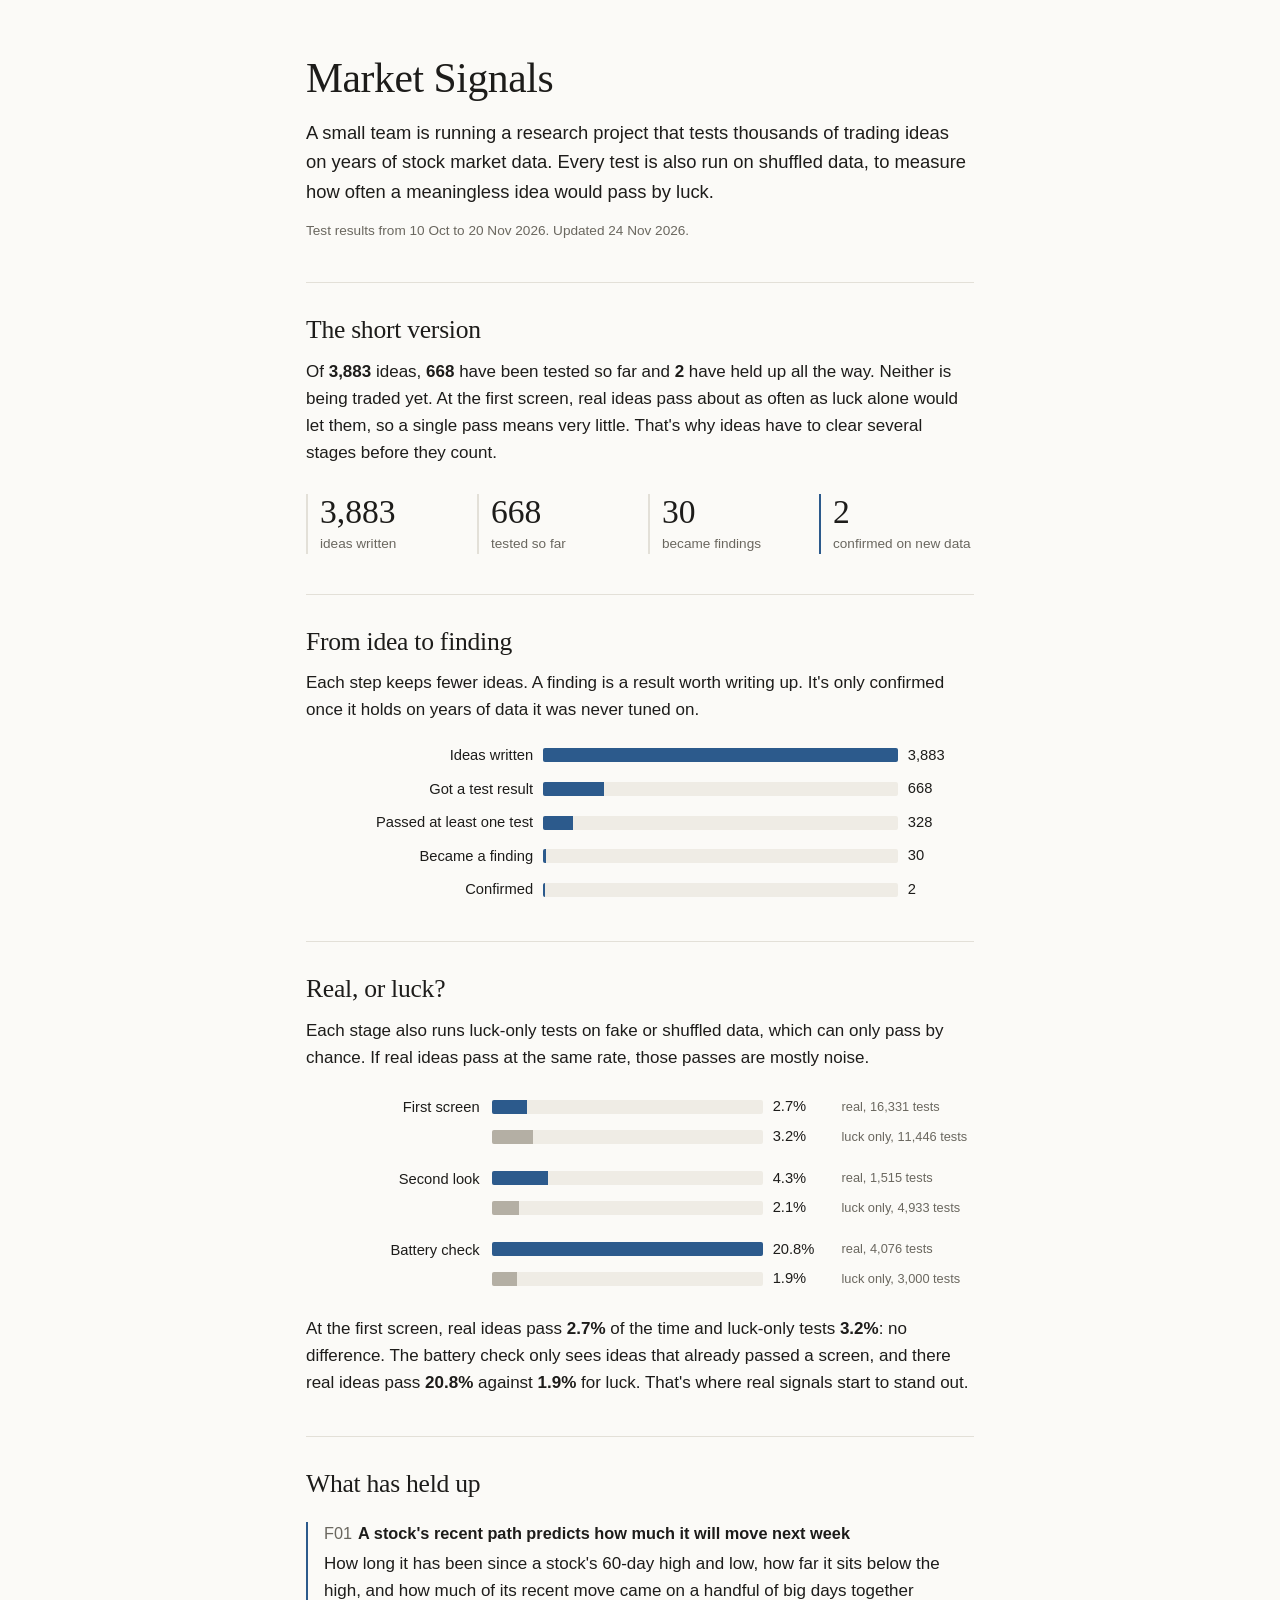
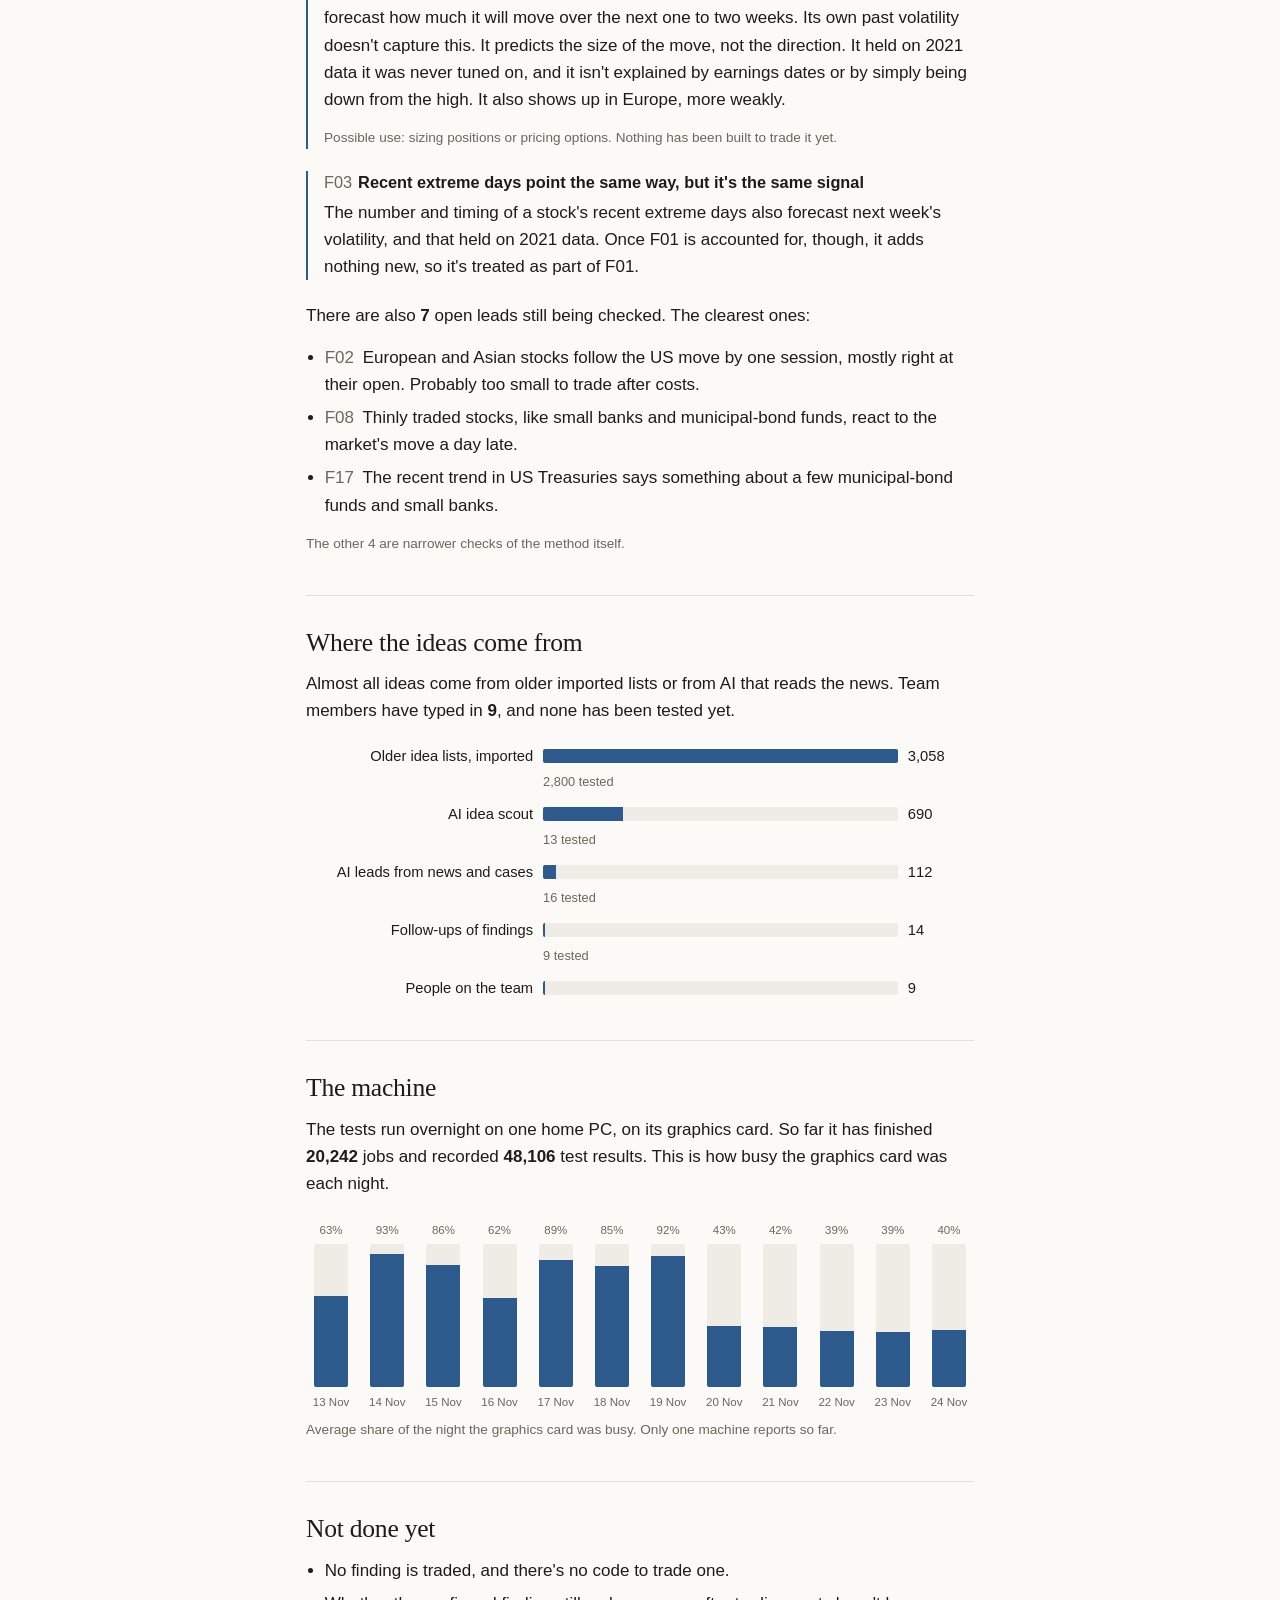
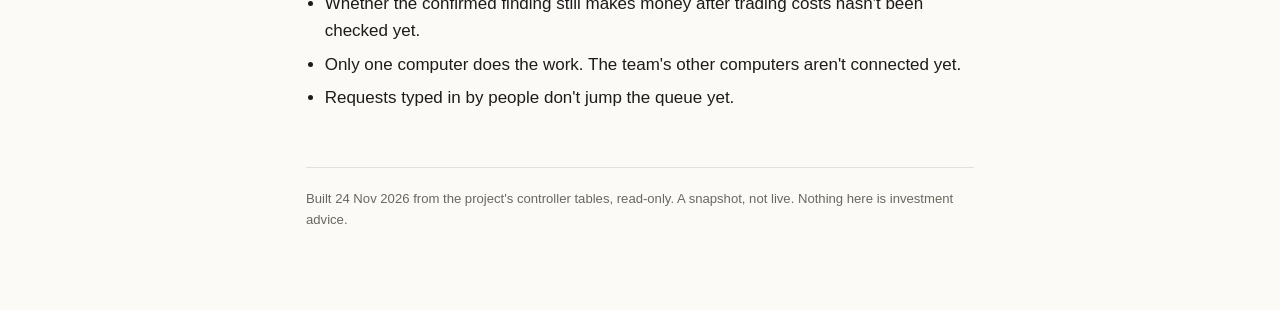
==== index.html @ b06e90d9 "Market Signals status page (snapshot of 24 Nov 2026) Co-Authored-By: Claude Opus 5.5 <noreply@anthro" ====
<!doctype html>
<html lang="en">
<head>
<meta charset="utf-8">
<meta name="viewport" content="width=device-width, initial-scale=1">
<title>Market Signals</title>
<meta name="description" content="Where a research project testing thousands of trading ideas stands: what was tested, what held up, and how much of it was luck.">
<style>
  :root {
    --bg: #fbfaf7; --ink: #1d1c1a; --muted: #6a675f; --rule: #e3e0d8; --track: #efece5;
    --accent: #2c5a8c; --luck: #b4afa4;
    color-scheme: light;
  }
  @media (prefers-color-scheme: dark) {
    :root:not([data-theme="light"]) { --bg: #191816; --ink: #eceae5; --muted: #a29f97; --rule: #34322e; --track: #2a2926; --accent: #86afe0; --luck: #6d6960; color-scheme: dark; }
  }
  :root[data-theme="dark"] { --bg: #191816; --ink: #eceae5; --muted: #a29f97; --rule: #34322e; --track: #2a2926; --accent: #86afe0; --luck: #6d6960; color-scheme: dark; }
  * { box-sizing: border-box; }
  html { -webkit-text-size-adjust: 100%; }
  body { margin: 0; background: var(--bg); color: var(--ink); font: 17px/1.6 -apple-system, BlinkMacSystemFont, "Segoe UI", Roboto, "Helvetica Neue", sans-serif; }
  main { max-width: 700px; margin: 0 auto; padding: 56px 16px 80px; }
  h1, h2 { font-family: "Iowan Old Style", "Palatino Linotype", Palatino, Georgia, serif; font-weight: 400; letter-spacing: -0.01em; text-wrap: balance; }
  h1 { font-size: 2.6rem; line-height: 1.1; margin: 0 0 16px; }
  h2 { font-size: 1.6rem; line-height: 1.2; margin: 0 0 12px; }
  p { margin: 0 0 14px; text-wrap: pretty; }
  .lede { font-size: 1.15rem; color: var(--ink); }
  .dateline { color: var(--muted); font-size: 0.85rem; margin-bottom: 40px; }
  section { border-top: 1px solid var(--rule); padding-top: 32px; margin-top: 40px; }
  .small { color: var(--muted); font-size: 0.85rem; }
  b, .num { font-variant-numeric: tabular-nums; }

  .stats { display: grid; grid-template-columns: repeat(4, 1fr); gap: 16px; margin: 28px 0 8px; }
  .stat { border-left: 2px solid var(--rule); padding-left: 12px; }
  .stat strong { display: block; font-family: "Iowan Old Style", Palatino, Georgia, serif; font-weight: 400; font-size: 2.1rem; line-height: 1.1; font-variant-numeric: tabular-nums; }
  .stat span { color: var(--muted); font-size: 0.85rem; line-height: 1.35; display: block; margin-top: 4px; }
  .stat.key { border-left-color: var(--accent); }

  .bars { display: grid; gap: 10px; margin: 20px 0; }
  .bar { display: grid; grid-template-columns: minmax(120px, 34%) 1fr 4.5em; align-items: center; gap: 10px; font-size: 0.92rem; }
  .bar-label { text-align: right; color: var(--ink); line-height: 1.25; }
  .bar-track { height: 14px; background: var(--track); border-radius: 2px; overflow: hidden; }
  .bar-fill { display: block; height: 100%; background: var(--accent); }
  .bar-value { font-variant-numeric: tabular-nums; }
  .bar-note { grid-column: 2 / 4; color: var(--muted); font-size: 0.8rem; margin-top: -6px; }

  .pairs { display: grid; gap: 18px; margin: 24px 0; }
  .pair { display: grid; grid-template-columns: minmax(110px, 26%) 1fr; gap: 12px; align-items: start; }
  .pair-label { text-align: right; padding-top: 1px; font-size: 0.92rem; }
  .pair-bars { display: grid; gap: 6px; }
  .pair .bar { grid-template-columns: 1fr 4em minmax(9em, auto); gap: 10px; }
  .pair .bar-note { grid-column: auto; margin: 0; }
  .bar.luck .bar-fill { background: var(--luck); }

  .cols { display: flex; align-items: flex-end; gap: 6px; height: 190px; margin: 24px 0 8px; }
  .col { flex: 1; display: flex; flex-direction: column; align-items: center; height: 100%; min-width: 0; }
  .col-track { flex: 1; width: 100%; max-width: 34px; background: var(--track); border-radius: 2px; display: flex; align-items: flex-end; overflow: hidden; }
  .col-fill { display: block; width: 100%; background: var(--accent); }
  .col-value { font-size: 0.72rem; color: var(--muted); font-variant-numeric: tabular-nums; margin-bottom: 4px; }
  .col-label { font-size: 0.72rem; color: var(--muted); margin-top: 6px; white-space: nowrap; }

  .finding { margin: 22px 0; padding-left: 16px; border-left: 2px solid var(--accent); }
  .finding h3 { font-size: 1.02rem; margin: 0 0 6px; line-height: 1.35; }
  .finding .id { color: var(--muted); font-weight: 400; margin-right: 6px; font-variant-numeric: tabular-nums; }
  ul.plain { padding-left: 1.1em; margin: 8px 0 14px; }
  ul.plain li { margin-bottom: 6px; }
  ul.plain .id { color: var(--muted); font-variant-numeric: tabular-nums; margin-right: 4px; }
  footer { margin-top: 56px; border-top: 1px solid var(--rule); padding-top: 20px; color: var(--muted); font-size: 0.82rem; }

  @media (max-width: 560px) {
    body { font-size: 16px; }
    main { padding-top: 36px; }
    h1 { font-size: 2.1rem; }
    .stats { grid-template-columns: repeat(2, 1fr); }
    .bar { grid-template-columns: 1fr 4em; }
    .bar-label { grid-column: 1 / 3; text-align: left; margin-bottom: -6px; }
    .bar-note { grid-column: 1 / 3; }
    .pair { grid-template-columns: 1fr; gap: 6px; }
    .pair-label { text-align: left; font-weight: 600; }
    .pair .bar { grid-template-columns: 1fr 3.6em; }
    .pair .bar-note { grid-column: 1 / 3; margin-top: -4px; }
    .col-value { font-size: 0.62rem; }
    .col-label { font-size: 0.62rem; writing-mode: vertical-rl; transform: rotate(180deg); }
    .cols { gap: 3px; height: 220px; }
  }
</style>
</head>
<body>
<main>
  <h1>Market Signals</h1>
  <p class="lede">A small team is running a research project that tests thousands of trading ideas on years of stock market data. Every test is also run on shuffled data, to measure how often a meaningless idea would pass by luck.</p>
  <p class="dateline">Test results from 10 Oct to 20 Nov 2026. Updated 24 Nov 2026.</p>

  <section>
    <h2>The short version</h2>
    <p>Of <b>3,883</b> ideas, <b>668</b> have been tested so far and <b>2</b> have held up all the way. Neither is being traded yet. At the first screen, real ideas pass about as often as luck alone would let them, so a single pass means very little. That's why ideas have to clear several stages before they count.</p>
    <div class="stats">
      <div class="stat"><strong>3,883</strong><span>ideas written</span></div>
      <div class="stat"><strong>668</strong><span>tested so far</span></div>
      <div class="stat"><strong>30</strong><span>became findings</span></div>
      <div class="stat key"><strong>2</strong><span>confirmed on new data</span></div>
    </div>
  </section>

  <section>
    <h2>From idea to finding</h2>
    <p>Each step keeps fewer ideas. A finding is a result worth writing up. It's only confirmed once it holds on years of data it was never tuned on.</p>
    <div class="bars ">
<div class="bar"><span class="bar-label">Ideas written</span><span class="bar-track"><span class="bar-fill" style="width:100.00%"></span></span><span class="bar-value">3,883</span></div>
<div class="bar"><span class="bar-label">Got a test result</span><span class="bar-track"><span class="bar-fill" style="width:17.20%"></span></span><span class="bar-value">668</span></div>
<div class="bar"><span class="bar-label">Passed at least one test</span><span class="bar-track"><span class="bar-fill" style="width:8.45%"></span></span><span class="bar-value">328</span></div>
<div class="bar"><span class="bar-label">Became a finding</span><span class="bar-track"><span class="bar-fill" style="width:0.77%"></span></span><span class="bar-value">30</span></div>
<div class="bar"><span class="bar-label">Confirmed</span><span class="bar-track"><span class="bar-fill" style="width:0.40%"></span></span><span class="bar-value">2</span></div>
</div>
  </section>

  <section>
    <h2>Real, or luck?</h2>
    <p>Each stage also runs luck-only tests on fake or shuffled data, which can only pass by chance. If real ideas pass at the same rate, those passes are mostly noise.</p>
    <div class="pairs"><div class="pair">
  <span class="pair-label">First screen</span>
  <div class="pair-bars">
    <div class="bar"><span class="bar-track"><span class="bar-fill" style="width:12.91%"></span></span><span class="bar-value">2.7%</span><span class="bar-note">real, 16,331 tests</span></div>
    <div class="bar luck"><span class="bar-track"><span class="bar-fill" style="width:15.39%"></span></span><span class="bar-value">3.2%</span><span class="bar-note">luck only, 11,446 tests</span></div>
  </div>
</div><div class="pair">
  <span class="pair-label">Second look</span>
  <div class="pair-bars">
    <div class="bar"><span class="bar-track"><span class="bar-fill" style="width:20.65%"></span></span><span class="bar-value">4.3%</span><span class="bar-note">real, 1,515 tests</span></div>
    <div class="bar luck"><span class="bar-track"><span class="bar-fill" style="width:10.24%"></span></span><span class="bar-value">2.1%</span><span class="bar-note">luck only, 4,933 tests</span></div>
  </div>
</div><div class="pair">
  <span class="pair-label">Battery check</span>
  <div class="pair-bars">
    <div class="bar"><span class="bar-track"><span class="bar-fill" style="width:100.00%"></span></span><span class="bar-value">20.8%</span><span class="bar-note">real, 4,076 tests</span></div>
    <div class="bar luck"><span class="bar-track"><span class="bar-fill" style="width:9.30%"></span></span><span class="bar-value">1.9%</span><span class="bar-note">luck only, 3,000 tests</span></div>
  </div>
</div></div>
    <p>At the first screen, real ideas pass <b>2.7%</b> of the time and luck-only tests <b>3.2%</b>: no difference. The battery check only sees ideas that already passed a screen, and there real ideas pass <b>20.8%</b> against <b>1.9%</b> for luck. That's where real signals start to stand out.</p>
  </section>

  <section>
    <h2>What has held up</h2>
    <div class="finding">
      <h3><span class="id">F01</span>A stock's recent path predicts how much it will move next week</h3>
      <p>How long it has been since a stock's 60-day high and low, how far it sits below the high, and how much of its recent move came on a handful of big days together forecast how much it will move over the next one to two weeks. Its own past volatility doesn't capture this. It predicts the size of the move, not the direction. It held on 2021 data it was never tuned on, and it isn't explained by earnings dates or by simply being down from the high. It also shows up in Europe, more weakly.</p>
      <p class="small">Possible use: sizing positions or pricing options. Nothing has been built to trade it yet.</p>
    </div>
    <div class="finding">
      <h3><span class="id">F03</span>Recent extreme days point the same way, but it's the same signal</h3>
      <p>The number and timing of a stock's recent extreme days also forecast next week's volatility, and that held on 2021 data. Once F01 is accounted for, though, it adds nothing new, so it's treated as part of F01.</p>
    </div>
    <p>There are also <b>7</b> open leads still being checked. The clearest ones:</p>
    <ul class="plain">
      <li><span class="id">F02</span> European and Asian stocks follow the US move by one session, mostly right at their open. Probably too small to trade after costs.</li>
      <li><span class="id">F08</span> Thinly traded stocks, like small banks and municipal-bond funds, react to the market's move a day late.</li>
      <li><span class="id">F17</span> The recent trend in US Treasuries says something about a few municipal-bond funds and small banks.</li>
    </ul>
    <p class="small">The other 4 are narrower checks of the method itself.</p>
  </section>

  <section>
    <h2>Where the ideas come from</h2>
    <p>Almost all ideas come from older imported lists or from AI that reads the news. Team members have typed in <b>9</b>, and none has been tested yet.</p>
    <div class="bars ">
<div class="bar"><span class="bar-label">Older idea lists, imported</span><span class="bar-track"><span class="bar-fill" style="width:100.00%"></span></span><span class="bar-value">3,058</span><span class="bar-note">2,800 tested</span></div>
<div class="bar"><span class="bar-label">AI idea scout</span><span class="bar-track"><span class="bar-fill" style="width:22.56%"></span></span><span class="bar-value">690</span><span class="bar-note">13 tested</span></div>
<div class="bar"><span class="bar-label">AI leads from news and cases</span><span class="bar-track"><span class="bar-fill" style="width:3.66%"></span></span><span class="bar-value">112</span><span class="bar-note">16 tested</span></div>
<div class="bar"><span class="bar-label">Follow-ups of findings</span><span class="bar-track"><span class="bar-fill" style="width:0.46%"></span></span><span class="bar-value">14</span><span class="bar-note">9 tested</span></div>
<div class="bar"><span class="bar-label">People on the team</span><span class="bar-track"><span class="bar-fill" style="width:0.40%"></span></span><span class="bar-value">9</span></div>
</div>
  </section>

  <section>
    <h2>The machine</h2>
    <p>The tests run overnight on one home PC, on its graphics card. So far it has finished <b>20,242</b> jobs and recorded <b>48,106</b> test results. This is how busy the graphics card was each night.</p>
    <div class="cols" role="img" aria-label="GPU busy share per night: 13 Nov 63%, 14 Nov 93%, 15 Nov 86%, 16 Nov 62%, 17 Nov 89%, 18 Nov 85%, 19 Nov 92%, 20 Nov 43%, 21 Nov 42%, 22 Nov 39%, 23 Nov 39%, 24 Nov 40%"><div class="col"><span class="col-value">63%</span><span class="col-track"><span class="col-fill" style="height:63.3%"></span></span><span class="col-label">13 Nov</span></div><div class="col"><span class="col-value">93%</span><span class="col-track"><span class="col-fill" style="height:93.0%"></span></span><span class="col-label">14 Nov</span></div><div class="col"><span class="col-value">86%</span><span class="col-track"><span class="col-fill" style="height:85.5%"></span></span><span class="col-label">15 Nov</span></div><div class="col"><span class="col-value">62%</span><span class="col-track"><span class="col-fill" style="height:62.3%"></span></span><span class="col-label">16 Nov</span></div><div class="col"><span class="col-value">89%</span><span class="col-track"><span class="col-fill" style="height:88.6%"></span></span><span class="col-label">17 Nov</span></div><div class="col"><span class="col-value">85%</span><span class="col-track"><span class="col-fill" style="height:84.5%"></span></span><span class="col-label">18 Nov</span></div><div class="col"><span class="col-value">92%</span><span class="col-track"><span class="col-fill" style="height:91.6%"></span></span><span class="col-label">19 Nov</span></div><div class="col"><span class="col-value">43%</span><span class="col-track"><span class="col-fill" style="height:43.0%"></span></span><span class="col-label">20 Nov</span></div><div class="col"><span class="col-value">42%</span><span class="col-track"><span class="col-fill" style="height:41.7%"></span></span><span class="col-label">21 Nov</span></div><div class="col"><span class="col-value">39%</span><span class="col-track"><span class="col-fill" style="height:39.0%"></span></span><span class="col-label">22 Nov</span></div><div class="col"><span class="col-value">39%</span><span class="col-track"><span class="col-fill" style="height:38.8%"></span></span><span class="col-label">23 Nov</span></div><div class="col"><span class="col-value">40%</span><span class="col-track"><span class="col-fill" style="height:39.9%"></span></span><span class="col-label">24 Nov</span></div></div>
    <p class="small">Average share of the night the graphics card was busy. Only one machine reports so far.</p>
  </section>

  <section>
    <h2>Not done yet</h2>
    <ul class="plain">
      <li>No finding is traded, and there's no code to trade one.</li>
      <li>Whether the confirmed finding still makes money after trading costs hasn't been checked yet.</li>
      <li>Only one computer does the work. The team's other computers aren't connected yet.</li>
      <li>Requests typed in by people don't jump the queue yet.</li>
    </ul>
  </section>

  <footer>
    Built 24 Nov 2026 from the project's controller tables, read-only. A snapshot, not live. Nothing here is investment advice.
  </footer>
</main>
</body>
</html>
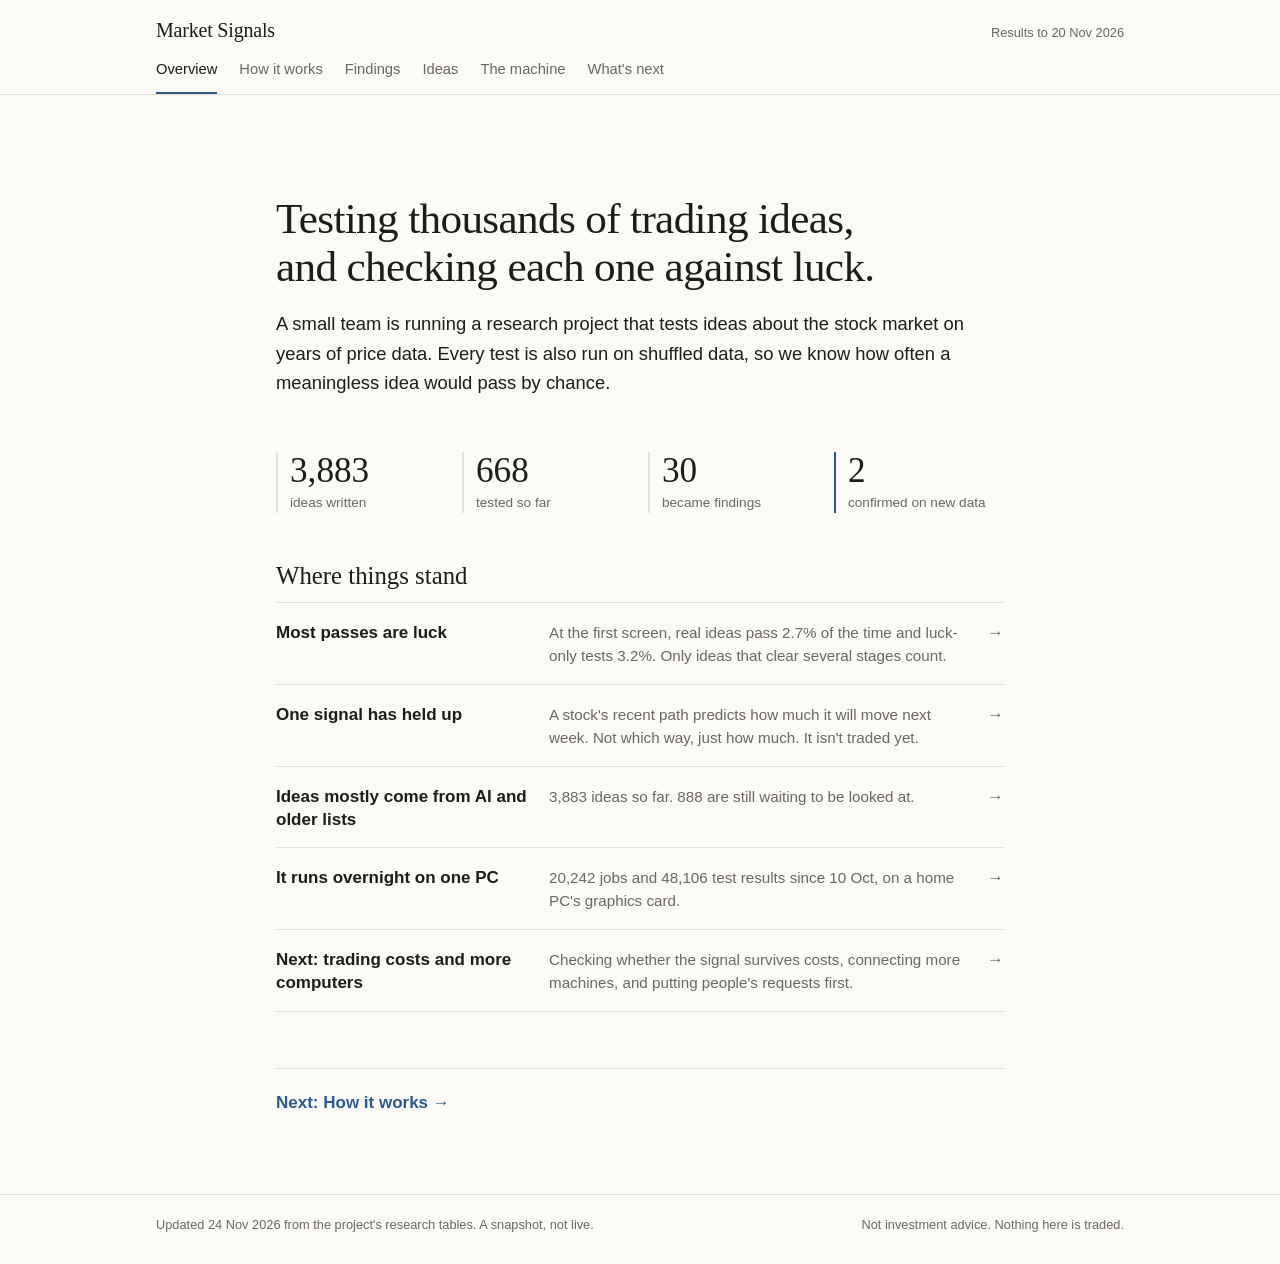
==== commit 07abce49: "Turn the page into a site with tabs: overview, how it works, findings, ideas, machine, what's next C" ====
--- a/index.html
+++ b/index.html
@@ -4,192 +4,46 @@
 <meta charset="utf-8">
 <meta name="viewport" content="width=device-width, initial-scale=1">
 <title>Market Signals</title>
-<meta name="description" content="Where a research project testing thousands of trading ideas stands: what was tested, what held up, and how much of it was luck.">
-<style>
-  :root {
-    --bg: #fbfaf7; --ink: #1d1c1a; --muted: #6a675f; --rule: #e3e0d8; --track: #efece5;
-    --accent: #2c5a8c; --luck: #b4afa4;
-    color-scheme: light;
-  }
-  @media (prefers-color-scheme: dark) {
-    :root:not([data-theme="light"]) { --bg: #191816; --ink: #eceae5; --muted: #a29f97; --rule: #34322e; --track: #2a2926; --accent: #86afe0; --luck: #6d6960; color-scheme: dark; }
-  }
-  :root[data-theme="dark"] { --bg: #191816; --ink: #eceae5; --muted: #a29f97; --rule: #34322e; --track: #2a2926; --accent: #86afe0; --luck: #6d6960; color-scheme: dark; }
-  * { box-sizing: border-box; }
-  html { -webkit-text-size-adjust: 100%; }
-  body { margin: 0; background: var(--bg); color: var(--ink); font: 17px/1.6 -apple-system, BlinkMacSystemFont, "Segoe UI", Roboto, "Helvetica Neue", sans-serif; }
-  main { max-width: 700px; margin: 0 auto; padding: 56px 16px 80px; }
-  h1, h2 { font-family: "Iowan Old Style", "Palatino Linotype", Palatino, Georgia, serif; font-weight: 400; letter-spacing: -0.01em; text-wrap: balance; }
-  h1 { font-size: 2.6rem; line-height: 1.1; margin: 0 0 16px; }
-  h2 { font-size: 1.6rem; line-height: 1.2; margin: 0 0 12px; }
-  p { margin: 0 0 14px; text-wrap: pretty; }
-  .lede { font-size: 1.15rem; color: var(--ink); }
-  .dateline { color: var(--muted); font-size: 0.85rem; margin-bottom: 40px; }
-  section { border-top: 1px solid var(--rule); padding-top: 32px; margin-top: 40px; }
-  .small { color: var(--muted); font-size: 0.85rem; }
-  b, .num { font-variant-numeric: tabular-nums; }
-
-  .stats { display: grid; grid-template-columns: repeat(4, 1fr); gap: 16px; margin: 28px 0 8px; }
-  .stat { border-left: 2px solid var(--rule); padding-left: 12px; }
-  .stat strong { display: block; font-family: "Iowan Old Style", Palatino, Georgia, serif; font-weight: 400; font-size: 2.1rem; line-height: 1.1; font-variant-numeric: tabular-nums; }
-  .stat span { color: var(--muted); font-size: 0.85rem; line-height: 1.35; display: block; margin-top: 4px; }
-  .stat.key { border-left-color: var(--accent); }
-
-  .bars { display: grid; gap: 10px; margin: 20px 0; }
-  .bar { display: grid; grid-template-columns: minmax(120px, 34%) 1fr 4.5em; align-items: center; gap: 10px; font-size: 0.92rem; }
-  .bar-label { text-align: right; color: var(--ink); line-height: 1.25; }
-  .bar-track { height: 14px; background: var(--track); border-radius: 2px; overflow: hidden; }
-  .bar-fill { display: block; height: 100%; background: var(--accent); }
-  .bar-value { font-variant-numeric: tabular-nums; }
-  .bar-note { grid-column: 2 / 4; color: var(--muted); font-size: 0.8rem; margin-top: -6px; }
-
-  .pairs { display: grid; gap: 18px; margin: 24px 0; }
-  .pair { display: grid; grid-template-columns: minmax(110px, 26%) 1fr; gap: 12px; align-items: start; }
-  .pair-label { text-align: right; padding-top: 1px; font-size: 0.92rem; }
-  .pair-bars { display: grid; gap: 6px; }
-  .pair .bar { grid-template-columns: 1fr 4em minmax(9em, auto); gap: 10px; }
-  .pair .bar-note { grid-column: auto; margin: 0; }
-  .bar.luck .bar-fill { background: var(--luck); }
-
-  .cols { display: flex; align-items: flex-end; gap: 6px; height: 190px; margin: 24px 0 8px; }
-  .col { flex: 1; display: flex; flex-direction: column; align-items: center; height: 100%; min-width: 0; }
-  .col-track { flex: 1; width: 100%; max-width: 34px; background: var(--track); border-radius: 2px; display: flex; align-items: flex-end; overflow: hidden; }
-  .col-fill { display: block; width: 100%; background: var(--accent); }
-  .col-value { font-size: 0.72rem; color: var(--muted); font-variant-numeric: tabular-nums; margin-bottom: 4px; }
-  .col-label { font-size: 0.72rem; color: var(--muted); margin-top: 6px; white-space: nowrap; }
-
-  .finding { margin: 22px 0; padding-left: 16px; border-left: 2px solid var(--accent); }
-  .finding h3 { font-size: 1.02rem; margin: 0 0 6px; line-height: 1.35; }
-  .finding .id { color: var(--muted); font-weight: 400; margin-right: 6px; font-variant-numeric: tabular-nums; }
-  ul.plain { padding-left: 1.1em; margin: 8px 0 14px; }
-  ul.plain li { margin-bottom: 6px; }
-  ul.plain .id { color: var(--muted); font-variant-numeric: tabular-nums; margin-right: 4px; }
-  footer { margin-top: 56px; border-top: 1px solid var(--rule); padding-top: 20px; color: var(--muted); font-size: 0.82rem; }
-
-  @media (max-width: 560px) {
-    body { font-size: 16px; }
-    main { padding-top: 36px; }
-    h1 { font-size: 2.1rem; }
-    .stats { grid-template-columns: repeat(2, 1fr); }
-    .bar { grid-template-columns: 1fr 4em; }
-    .bar-label { grid-column: 1 / 3; text-align: left; margin-bottom: -6px; }
-    .bar-note { grid-column: 1 / 3; }
-    .pair { grid-template-columns: 1fr; gap: 6px; }
-    .pair-label { text-align: left; font-weight: 600; }
-    .pair .bar { grid-template-columns: 1fr 3.6em; }
-    .pair .bar-note { grid-column: 1 / 3; margin-top: -4px; }
-    .col-value { font-size: 0.62rem; }
-    .col-label { font-size: 0.62rem; writing-mode: vertical-rl; transform: rotate(180deg); }
-    .cols { gap: 3px; height: 220px; }
-  }
-</style>
+<meta name="description" content="Where a research project testing thousands of trading ideas stands: what was tested, what held up, and how much was luck.">
+<link rel="stylesheet" href="style.css">
+<link rel="icon" href="data:image/svg+xml,%3Csvg xmlns='http://www.w3.org/2000/svg' viewBox='0 0 32 32'%3E%3Crect width='32' height='32' rx='6' fill='%232c5a8c'/%3E%3Cpath d='M7 22l6-7 5 4 7-9' stroke='white' stroke-width='3' fill='none' stroke-linecap='round' stroke-linejoin='round'/%3E%3C/svg%3E">
 </head>
 <body>
+<header class="site">
+  <div class="site-inner">
+    <a class="brand" href="index.html">Market Signals</a>
+    <span class="asof">Results to 20 Nov 2026</span>
+  </div>
+  <nav class="tabs" aria-label="Sections"><div class="tabs-inner"><a href="index.html" aria-current="page">Overview</a><a href="how-it-works.html">How it works</a><a href="findings.html">Findings</a><a href="ideas.html">Ideas</a><a href="machine.html">The machine</a><a href="next.html">What&#x27;s next</a></div></nav>
+  <script>(function(){var a=document.querySelector('.tabs a[aria-current]'),n=document.querySelector('.tabs');if(a&&n&&a.offsetLeft+a.offsetWidth>n.clientWidth)n.scrollLeft=a.offsetLeft-16;})();</script>
+</header>
 <main>
-  <h1>Market Signals</h1>
-  <p class="lede">A small team is running a research project that tests thousands of trading ideas on years of stock market data. Every test is also run on shuffled data, to measure how often a meaningless idea would pass by luck.</p>
-  <p class="dateline">Test results from 10 Oct to 20 Nov 2026. Updated 24 Nov 2026.</p>
 
-  <section>
-    <h2>The short version</h2>
-    <p>Of <b>3,883</b> ideas, <b>668</b> have been tested so far and <b>2</b> have held up all the way. Neither is being traded yet. At the first screen, real ideas pass about as often as luck alone would let them, so a single pass means very little. That's why ideas have to clear several stages before they count.</p>
-    <div class="stats">
-      <div class="stat"><strong>3,883</strong><span>ideas written</span></div>
-      <div class="stat"><strong>668</strong><span>tested so far</span></div>
-      <div class="stat"><strong>30</strong><span>became findings</span></div>
-      <div class="stat key"><strong>2</strong><span>confirmed on new data</span></div>
-    </div>
-  </section>
-
-  <section>
-    <h2>From idea to finding</h2>
-    <p>Each step keeps fewer ideas. A finding is a result worth writing up. It's only confirmed once it holds on years of data it was never tuned on.</p>
-    <div class="bars ">
-<div class="bar"><span class="bar-label">Ideas written</span><span class="bar-track"><span class="bar-fill" style="width:100.00%"></span></span><span class="bar-value">3,883</span></div>
-<div class="bar"><span class="bar-label">Got a test result</span><span class="bar-track"><span class="bar-fill" style="width:17.20%"></span></span><span class="bar-value">668</span></div>
-<div class="bar"><span class="bar-label">Passed at least one test</span><span class="bar-track"><span class="bar-fill" style="width:8.45%"></span></span><span class="bar-value">328</span></div>
-<div class="bar"><span class="bar-label">Became a finding</span><span class="bar-track"><span class="bar-fill" style="width:0.77%"></span></span><span class="bar-value">30</span></div>
-<div class="bar"><span class="bar-label">Confirmed</span><span class="bar-track"><span class="bar-fill" style="width:0.40%"></span></span><span class="bar-value">2</span></div>
+<section class="hero">
+  <h1>Testing thousands of trading ideas, and checking each one against luck.</h1>
+  <p class="lede">A small team is running a research project that tests ideas about the stock market on years of price data. Every test is also run on shuffled data, so we know how often a meaningless idea would pass by chance.</p>
+</section>
+<div class="stats">
+  <div class="stat"><strong>3,883</strong><span>ideas written</span></div>
+  <div class="stat"><strong>668</strong><span>tested so far</span></div>
+  <div class="stat"><strong>30</strong><span>became findings</span></div>
+  <div class="stat key"><strong>2</strong><span>confirmed on new data</span></div>
 </div>
-  </section>
-
-  <section>
-    <h2>Real, or luck?</h2>
-    <p>Each stage also runs luck-only tests on fake or shuffled data, which can only pass by chance. If real ideas pass at the same rate, those passes are mostly noise.</p>
-    <div class="pairs"><div class="pair">
-  <span class="pair-label">First screen</span>
-  <div class="pair-bars">
-    <div class="bar"><span class="bar-track"><span class="bar-fill" style="width:12.91%"></span></span><span class="bar-value">2.7%</span><span class="bar-note">real, 16,331 tests</span></div>
-    <div class="bar luck"><span class="bar-track"><span class="bar-fill" style="width:15.39%"></span></span><span class="bar-value">3.2%</span><span class="bar-note">luck only, 11,446 tests</span></div>
+<section>
+  <h2>Where things stand</h2>
+  <div class="rows">
+    <a class="row" href="how-it-works.html"><span class="row-title">Most passes are luck</span><span class="row-text">At the first screen, real ideas pass 2.7% of the time and luck-only tests 3.2%. Only ideas that clear several stages count.</span><span class="row-go" aria-hidden="true">→</span></a>
+    <a class="row" href="findings.html"><span class="row-title">One signal has held up</span><span class="row-text">A stock's recent path predicts how much it will move next week. Not which way, just how much. It isn't traded yet.</span><span class="row-go" aria-hidden="true">→</span></a>
+    <a class="row" href="ideas.html"><span class="row-title">Ideas mostly come from AI and older lists</span><span class="row-text">3,883 ideas so far. 888 are still waiting to be looked at.</span><span class="row-go" aria-hidden="true">→</span></a>
+    <a class="row" href="machine.html"><span class="row-title">It runs overnight on one PC</span><span class="row-text">20,242 jobs and 48,106 test results since 10 Oct, on a home PC's graphics card.</span><span class="row-go" aria-hidden="true">→</span></a>
+    <a class="row" href="next.html"><span class="row-title">Next: trading costs and more computers</span><span class="row-text">Checking whether the signal survives costs, connecting more machines, and putting people's requests first.</span><span class="row-go" aria-hidden="true">→</span></a>
   </div>
-</div><div class="pair">
-  <span class="pair-label">Second look</span>
-  <div class="pair-bars">
-    <div class="bar"><span class="bar-track"><span class="bar-fill" style="width:20.65%"></span></span><span class="bar-value">4.3%</span><span class="bar-note">real, 1,515 tests</span></div>
-    <div class="bar luck"><span class="bar-track"><span class="bar-fill" style="width:10.24%"></span></span><span class="bar-value">2.1%</span><span class="bar-note">luck only, 4,933 tests</span></div>
-  </div>
-</div><div class="pair">
-  <span class="pair-label">Battery check</span>
-  <div class="pair-bars">
-    <div class="bar"><span class="bar-track"><span class="bar-fill" style="width:100.00%"></span></span><span class="bar-value">20.8%</span><span class="bar-note">real, 4,076 tests</span></div>
-    <div class="bar luck"><span class="bar-track"><span class="bar-fill" style="width:9.30%"></span></span><span class="bar-value">1.9%</span><span class="bar-note">luck only, 3,000 tests</span></div>
-  </div>
-</div></div>
-    <p>At the first screen, real ideas pass <b>2.7%</b> of the time and luck-only tests <b>3.2%</b>: no difference. The battery check only sees ideas that already passed a screen, and there real ideas pass <b>20.8%</b> against <b>1.9%</b> for luck. That's where real signals start to stand out.</p>
-  </section>
-
-  <section>
-    <h2>What has held up</h2>
-    <div class="finding">
-      <h3><span class="id">F01</span>A stock's recent path predicts how much it will move next week</h3>
-      <p>How long it has been since a stock's 60-day high and low, how far it sits below the high, and how much of its recent move came on a handful of big days together forecast how much it will move over the next one to two weeks. Its own past volatility doesn't capture this. It predicts the size of the move, not the direction. It held on 2021 data it was never tuned on, and it isn't explained by earnings dates or by simply being down from the high. It also shows up in Europe, more weakly.</p>
-      <p class="small">Possible use: sizing positions or pricing options. Nothing has been built to trade it yet.</p>
-    </div>
-    <div class="finding">
-      <h3><span class="id">F03</span>Recent extreme days point the same way, but it's the same signal</h3>
-      <p>The number and timing of a stock's recent extreme days also forecast next week's volatility, and that held on 2021 data. Once F01 is accounted for, though, it adds nothing new, so it's treated as part of F01.</p>
-    </div>
-    <p>There are also <b>7</b> open leads still being checked. The clearest ones:</p>
-    <ul class="plain">
-      <li><span class="id">F02</span> European and Asian stocks follow the US move by one session, mostly right at their open. Probably too small to trade after costs.</li>
-      <li><span class="id">F08</span> Thinly traded stocks, like small banks and municipal-bond funds, react to the market's move a day late.</li>
-      <li><span class="id">F17</span> The recent trend in US Treasuries says something about a few municipal-bond funds and small banks.</li>
-    </ul>
-    <p class="small">The other 4 are narrower checks of the method itself.</p>
-  </section>
-
-  <section>
-    <h2>Where the ideas come from</h2>
-    <p>Almost all ideas come from older imported lists or from AI that reads the news. Team members have typed in <b>9</b>, and none has been tested yet.</p>
-    <div class="bars ">
-<div class="bar"><span class="bar-label">Older idea lists, imported</span><span class="bar-track"><span class="bar-fill" style="width:100.00%"></span></span><span class="bar-value">3,058</span><span class="bar-note">2,800 tested</span></div>
-<div class="bar"><span class="bar-label">AI idea scout</span><span class="bar-track"><span class="bar-fill" style="width:22.56%"></span></span><span class="bar-value">690</span><span class="bar-note">13 tested</span></div>
-<div class="bar"><span class="bar-label">AI leads from news and cases</span><span class="bar-track"><span class="bar-fill" style="width:3.66%"></span></span><span class="bar-value">112</span><span class="bar-note">16 tested</span></div>
-<div class="bar"><span class="bar-label">Follow-ups of findings</span><span class="bar-track"><span class="bar-fill" style="width:0.46%"></span></span><span class="bar-value">14</span><span class="bar-note">9 tested</span></div>
-<div class="bar"><span class="bar-label">People on the team</span><span class="bar-track"><span class="bar-fill" style="width:0.40%"></span></span><span class="bar-value">9</span></div>
-</div>
-  </section>
-
-  <section>
-    <h2>The machine</h2>
-    <p>The tests run overnight on one home PC, on its graphics card. So far it has finished <b>20,242</b> jobs and recorded <b>48,106</b> test results. This is how busy the graphics card was each night.</p>
-    <div class="cols" role="img" aria-label="GPU busy share per night: 13 Nov 63%, 14 Nov 93%, 15 Nov 86%, 16 Nov 62%, 17 Nov 89%, 18 Nov 85%, 19 Nov 92%, 20 Nov 43%, 21 Nov 42%, 22 Nov 39%, 23 Nov 39%, 24 Nov 40%"><div class="col"><span class="col-value">63%</span><span class="col-track"><span class="col-fill" style="height:63.3%"></span></span><span class="col-label">13 Nov</span></div><div class="col"><span class="col-value">93%</span><span class="col-track"><span class="col-fill" style="height:93.0%"></span></span><span class="col-label">14 Nov</span></div><div class="col"><span class="col-value">86%</span><span class="col-track"><span class="col-fill" style="height:85.5%"></span></span><span class="col-label">15 Nov</span></div><div class="col"><span class="col-value">62%</span><span class="col-track"><span class="col-fill" style="height:62.3%"></span></span><span class="col-label">16 Nov</span></div><div class="col"><span class="col-value">89%</span><span class="col-track"><span class="col-fill" style="height:88.6%"></span></span><span class="col-label">17 Nov</span></div><div class="col"><span class="col-value">85%</span><span class="col-track"><span class="col-fill" style="height:84.5%"></span></span><span class="col-label">18 Nov</span></div><div class="col"><span class="col-value">92%</span><span class="col-track"><span class="col-fill" style="height:91.6%"></span></span><span class="col-label">19 Nov</span></div><div class="col"><span class="col-value">43%</span><span class="col-track"><span class="col-fill" style="height:43.0%"></span></span><span class="col-label">20 Nov</span></div><div class="col"><span class="col-value">42%</span><span class="col-track"><span class="col-fill" style="height:41.7%"></span></span><span class="col-label">21 Nov</span></div><div class="col"><span class="col-value">39%</span><span class="col-track"><span class="col-fill" style="height:39.0%"></span></span><span class="col-label">22 Nov</span></div><div class="col"><span class="col-value">39%</span><span class="col-track"><span class="col-fill" style="height:38.8%"></span></span><span class="col-label">23 Nov</span></div><div class="col"><span class="col-value">40%</span><span class="col-track"><span class="col-fill" style="height:39.9%"></span></span><span class="col-label">24 Nov</span></div></div>
-    <p class="small">Average share of the night the graphics card was busy. Only one machine reports so far.</p>
-  </section>
-
-  <section>
-    <h2>Not done yet</h2>
-    <ul class="plain">
-      <li>No finding is traded, and there's no code to trade one.</li>
-      <li>Whether the confirmed finding still makes money after trading costs hasn't been checked yet.</li>
-      <li>Only one computer does the work. The team's other computers aren't connected yet.</li>
-      <li>Requests typed in by people don't jump the queue yet.</li>
-    </ul>
-  </section>
-
-  <footer>
-    Built 24 Nov 2026 from the project's controller tables, read-only. A snapshot, not live. Nothing here is investment advice.
-  </footer>
+</section>
+<p class="next-link"><a href="how-it-works.html">Next: How it works <span aria-hidden="true">→</span></a></p>
 </main>
+<footer class="site-foot"><div class="site-inner">
+  <span>Updated 24 Nov 2026 from the project's research tables. A snapshot, not live.</span>
+  <span>Not investment advice. Nothing here is traded.</span>
+</div></footer>
 </body>
 </html>
--- a/style.css
+++ b/style.css
@@ -0,0 +1,120 @@
+:root { --bg: #fbfaf7; --surface: #ffffff; --ink: #1d1c1a; --muted: #6a675f; --rule: #e3e0d8; --track: #efece5; --accent: #2c5a8c; --luck: #b4afa4; color-scheme: light; }
+@media (prefers-color-scheme: dark) {
+  :root:not([data-theme="light"]) { --bg: #191816; --surface: #201f1d; --ink: #eceae5; --muted: #a29f97; --rule: #34322e; --track: #2a2926; --accent: #86afe0; --luck: #6d6960; color-scheme: dark; }
+}
+:root[data-theme="dark"] { --bg: #191816; --surface: #201f1d; --ink: #eceae5; --muted: #a29f97; --rule: #34322e; --track: #2a2926; --accent: #86afe0; --luck: #6d6960; color-scheme: dark; }
+* { box-sizing: border-box; }
+html { -webkit-text-size-adjust: 100%; }
+body { margin: 0; background: var(--bg); color: var(--ink); font: 17px/1.6 -apple-system, BlinkMacSystemFont, "Segoe UI", Roboto, "Helvetica Neue", sans-serif; }
+a { color: var(--accent); }
+a:focus-visible { outline: 2px solid var(--accent); outline-offset: 2px; border-radius: 2px; }
+.serif, h1, h2, .brand, .stat strong { font-family: "Iowan Old Style", "Palatino Linotype", Palatino, Georgia, serif; }
+
+header.site { position: sticky; top: 0; z-index: 10; background: color-mix(in srgb, var(--bg) 92%, transparent); backdrop-filter: blur(8px); -webkit-backdrop-filter: blur(8px); border-bottom: 1px solid var(--rule); }
+.site-inner, .tabs-inner { max-width: 1000px; margin: 0 auto; padding: 0 16px; }
+header .site-inner { display: flex; align-items: baseline; justify-content: space-between; gap: 16px; padding-top: 14px; }
+.brand { font-size: 1.25rem; color: var(--ink); text-decoration: none; letter-spacing: -0.01em; }
+.asof { color: var(--muted); font-size: 0.8rem; white-space: nowrap; }
+.tabs { overflow-x: auto; scrollbar-width: none; -webkit-mask-image: linear-gradient(to right, #000 calc(100% - 28px), transparent); mask-image: linear-gradient(to right, #000 calc(100% - 28px), transparent); }
+@media (min-width: 700px) { .tabs { -webkit-mask-image: none; mask-image: none; } }
+.tabs::-webkit-scrollbar { display: none; }
+.tabs-inner { display: flex; gap: 22px; }
+.tabs a { flex: none; padding: 12px 0 10px; color: var(--muted); text-decoration: none; font-size: 0.92rem; border-bottom: 2px solid transparent; white-space: nowrap; }
+.tabs a:hover { color: var(--ink); }
+.tabs a[aria-current="page"] { color: var(--ink); border-bottom-color: var(--accent); }
+
+main { max-width: 760px; margin: 0 auto; padding: 8px 16px 64px; }
+h1 { font-weight: 400; font-size: 2.7rem; line-height: 1.12; letter-spacing: -0.015em; margin: 0 0 18px; text-wrap: balance; }
+h2 { font-weight: 400; font-size: 1.55rem; line-height: 1.2; margin: 0 0 12px; text-wrap: balance; }
+h3 { font-size: 1.02rem; line-height: 1.35; margin: 0 0 6px; }
+p { margin: 0 0 14px; text-wrap: pretty; }
+b { font-variant-numeric: tabular-nums; }
+.hero { padding: 48px 0 8px; }
+.small-hero { padding-top: 40px; }
+.small-hero h1 { font-size: 2.3rem; }
+.lede { font-size: 1.15rem; max-width: 40em; }
+section { margin-top: 44px; }
+.hero + section, .stats + section { margin-top: 48px; }
+.small { color: var(--muted); font-size: 0.85rem; }
+
+.stats { display: grid; grid-template-columns: repeat(4, 1fr); gap: 16px; margin: 32px 0 0; }
+.stats.three { grid-template-columns: repeat(3, 1fr); }
+.stat { border-left: 2px solid var(--rule); padding-left: 12px; }
+.stat strong { display: block; font-weight: 400; font-size: 2.2rem; line-height: 1.1; font-variant-numeric: tabular-nums; }
+.stat span { color: var(--muted); font-size: 0.85rem; line-height: 1.35; display: block; margin-top: 4px; }
+.stat.key { border-left-color: var(--accent); }
+
+.rows { border-top: 1px solid var(--rule); }
+.row { display: grid; grid-template-columns: 15em 1fr 1.5em; gap: 18px; align-items: baseline; padding: 16px 0; border-bottom: 1px solid var(--rule); color: var(--ink); text-decoration: none; }
+.row-title { font-weight: 600; line-height: 1.35; }
+.row-text { color: var(--muted); font-size: 0.95rem; line-height: 1.5; }
+.row-go { color: var(--muted); text-align: right; transition: transform .15s ease; }
+.row:hover .row-title { color: var(--accent); }
+.row:hover .row-go { color: var(--accent); transform: translateX(3px); }
+
+.steps { counter-reset: s; list-style: none; padding: 0; margin: 8px 0; }
+.steps li { counter-increment: s; position: relative; padding: 0 0 14px 44px; }
+.steps li::before { content: counter(s); position: absolute; left: 0; top: 1px; width: 28px; height: 28px; border-radius: 50%; border: 1px solid var(--rule); background: var(--surface); color: var(--muted); font-size: 0.82rem; display: grid; place-items: center; font-variant-numeric: tabular-nums; }
+
+.bars { display: grid; gap: 10px; margin: 20px 0; }
+.bar { display: grid; grid-template-columns: minmax(130px, 36%) 1fr 4.5em; align-items: center; gap: 10px; font-size: 0.92rem; }
+.bar-label { text-align: right; line-height: 1.25; }
+.bar-track { height: 14px; background: var(--track); border-radius: 2px; overflow: hidden; }
+.bar-fill { display: block; height: 100%; background: var(--accent); }
+.bar-value { font-variant-numeric: tabular-nums; }
+.bar-note { grid-column: 2 / 4; color: var(--muted); font-size: 0.8rem; margin-top: -6px; }
+.legend { display: flex; gap: 18px; font-size: 0.82rem; color: var(--muted); margin-top: 16px; }
+.legend i { display: inline-block; width: 10px; height: 10px; border-radius: 2px; background: var(--accent); margin-right: 6px; vertical-align: -1px; }
+.legend .luck i { background: var(--luck); }
+.pairs { display: grid; gap: 18px; margin: 16px 0 24px; }
+.pair { display: grid; grid-template-columns: minmax(110px, 26%) 1fr; gap: 12px; align-items: start; }
+.pair-label { text-align: right; font-size: 0.92rem; }
+.pair-bars { display: grid; gap: 6px; }
+.pair .bar { grid-template-columns: 1fr 4em minmax(10em, auto); }
+.pair .bar-note { grid-column: auto; margin: 0; }
+.bar.luck .bar-fill { background: var(--luck); }
+
+.cols { display: flex; align-items: flex-end; gap: 6px; height: 190px; margin: 20px 0 8px; }
+.col { flex: 1; display: flex; flex-direction: column; align-items: center; height: 100%; min-width: 0; }
+.col-track { flex: 1; width: 100%; max-width: 38px; background: var(--track); border-radius: 2px; display: flex; align-items: flex-end; overflow: hidden; }
+.col-fill { display: block; width: 100%; background: var(--accent); }
+.col-value { font-size: 0.72rem; color: var(--muted); font-variant-numeric: tabular-nums; margin-bottom: 4px; white-space: nowrap; }
+.col-label { font-size: 0.72rem; color: var(--muted); margin-top: 6px; white-space: nowrap; }
+
+.finding { margin: 22px 0; padding-left: 16px; border-left: 2px solid var(--accent); }
+.id { color: var(--muted); font-weight: 400; margin-right: 6px; font-variant-numeric: tabular-nums; }
+ul.plain { padding-left: 1.1em; margin: 8px 0 14px; }
+ul.plain li { margin-bottom: 7px; }
+
+.next-link { margin-top: 56px; padding-top: 20px; border-top: 1px solid var(--rule); }
+.next-link a { text-decoration: none; font-weight: 600; }
+.next-link a:hover { text-decoration: underline; }
+.site-foot { border-top: 1px solid var(--rule); color: var(--muted); font-size: 0.8rem; }
+.site-foot .site-inner { display: flex; flex-wrap: wrap; justify-content: space-between; gap: 6px 24px; padding-top: 20px; padding-bottom: 28px; }
+
+@media (max-width: 640px) {
+  body { font-size: 16px; }
+  .asof { display: none; }
+  .hero { padding-top: 32px; }
+  h1 { font-size: 2.05rem; }
+  .small-hero h1 { font-size: 1.9rem; }
+  .stats { grid-template-columns: repeat(2, 1fr); }
+  .stats.three { grid-template-columns: repeat(3, 1fr); gap: 10px; }
+  .stats.three .stat strong { font-size: 1.6rem; }
+  .stats.three .stat { padding-left: 8px; }
+  .tabs-inner { padding-right: 32px; }
+  .row { grid-template-columns: 1fr 1.2em; gap: 4px 12px; }
+  .row-title { grid-column: 1; }
+  .row-go { grid-column: 2; grid-row: 1; }
+  .row-text { grid-column: 1 / 3; }
+  .bar { grid-template-columns: 1fr 4em; }
+  .bar-label { grid-column: 1 / 3; text-align: left; margin-bottom: -6px; }
+  .bar-note { grid-column: 1 / 3; }
+  .pair { grid-template-columns: 1fr; gap: 6px; }
+  .pair-label { text-align: left; font-weight: 600; }
+  .pair .bar { grid-template-columns: 1fr 3.6em; }
+  .pair .bar-note { grid-column: 1 / 3; margin-top: -4px; }
+  .cols { gap: 3px; height: 220px; }
+  .col-value { font-size: 0.6rem; }
+  .col-label { font-size: 0.62rem; writing-mode: vertical-rl; transform: rotate(180deg); }
+}
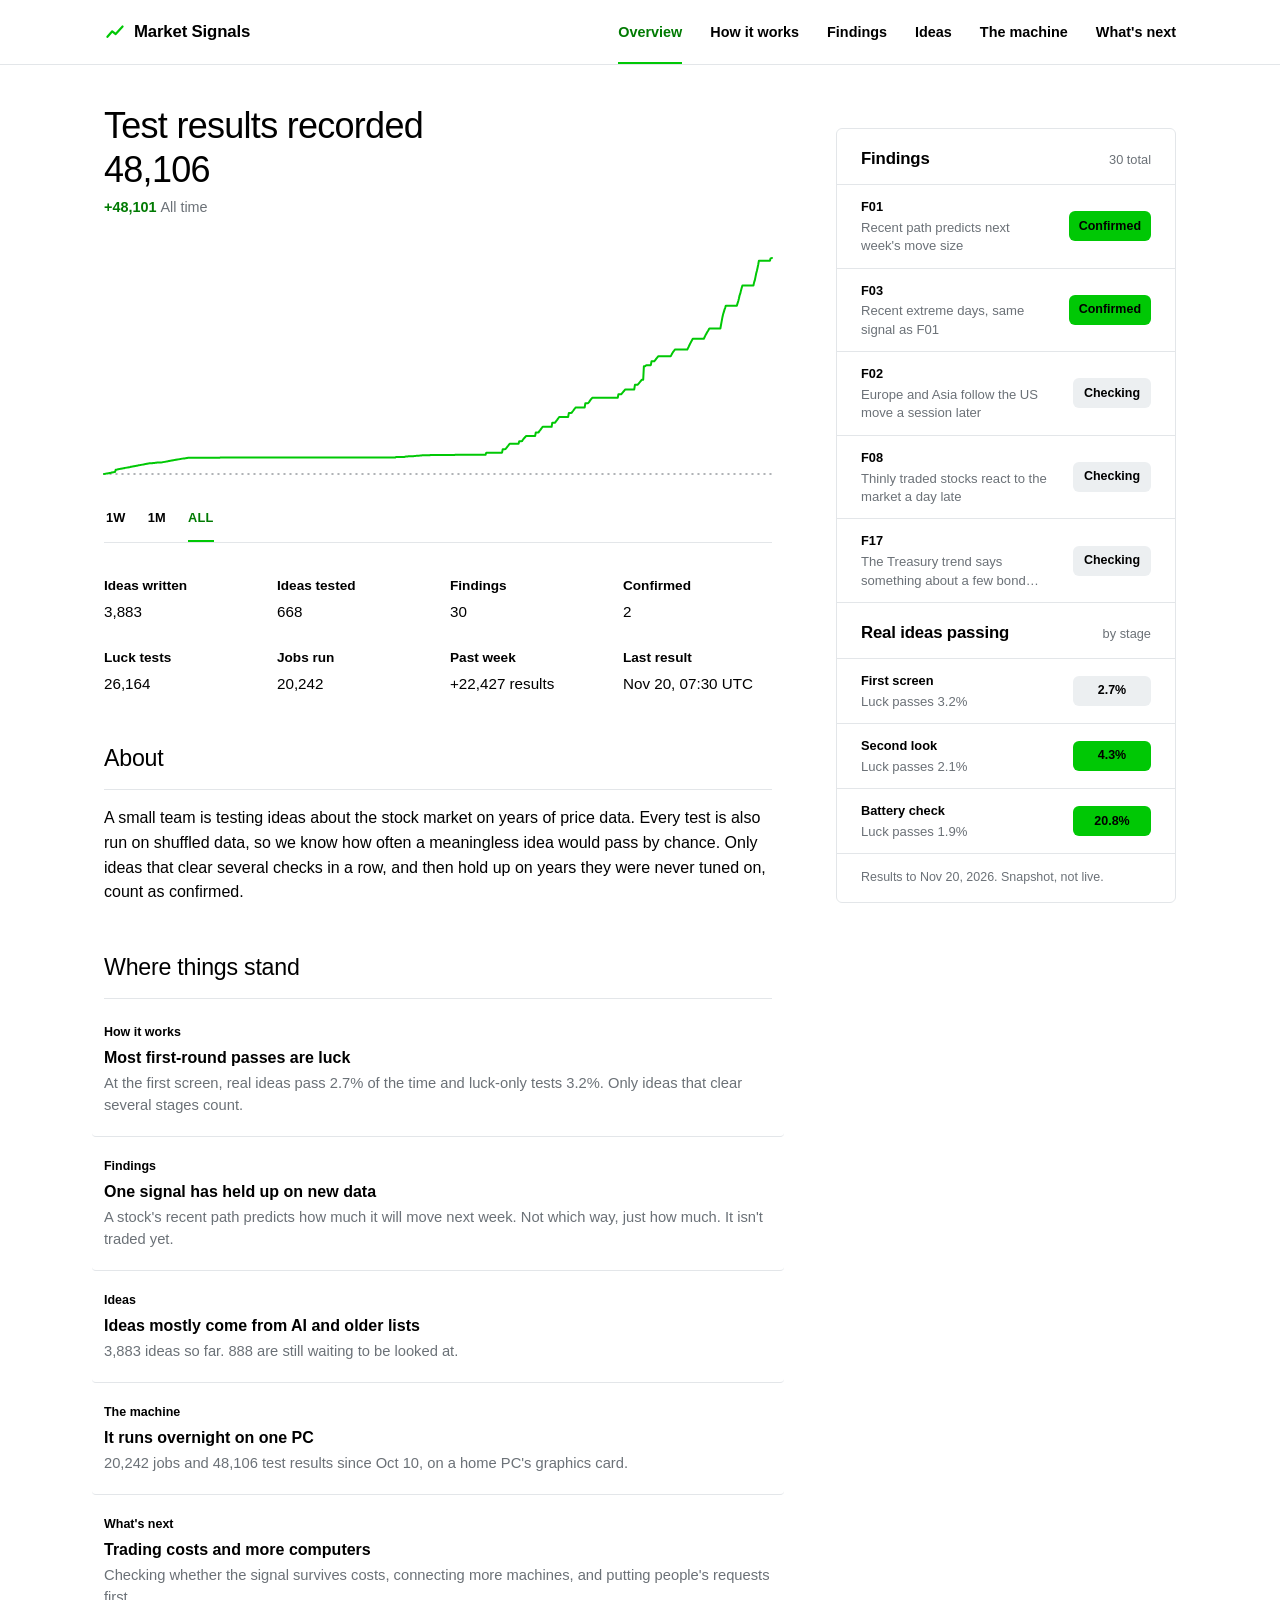
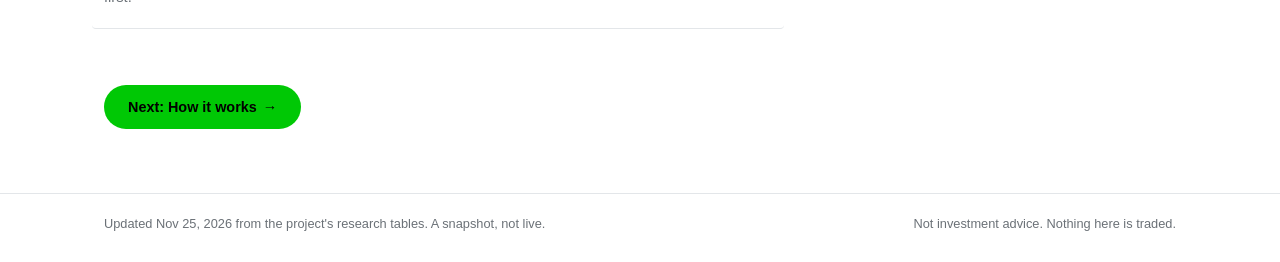
==== commit 5c3e05d5: "Restyle the site as a trading-app dashboard Big number and change line over a line chart you can scr" ====
--- a/index.html
+++ b/index.html
@@ -6,44 +6,99 @@
 <title>Market Signals</title>
 <meta name="description" content="Where a research project testing thousands of trading ideas stands: what was tested, what held up, and how much was luck.">
 <link rel="stylesheet" href="style.css">
-<link rel="icon" href="data:image/svg+xml,%3Csvg xmlns='http://www.w3.org/2000/svg' viewBox='0 0 32 32'%3E%3Crect width='32' height='32' rx='6' fill='%232c5a8c'/%3E%3Cpath d='M7 22l6-7 5 4 7-9' stroke='white' stroke-width='3' fill='none' stroke-linecap='round' stroke-linejoin='round'/%3E%3C/svg%3E">
+<link rel="icon" href="data:image/svg+xml,%3Csvg xmlns='http://www.w3.org/2000/svg' viewBox='0 0 32 32'%3E%3Crect width='32' height='32' rx='7' fill='%2300c805'/%3E%3Cpath d='M6 22l6-7 5 4 9-10' stroke='black' stroke-width='3' fill='none' stroke-linecap='round' stroke-linejoin='round'/%3E%3C/svg%3E">
 </head>
 <body>
 <header class="site">
   <div class="site-inner">
-    <a class="brand" href="index.html">Market Signals</a>
-    <span class="asof">Results to 20 Nov 2026</span>
+    <a class="brand" href="index.html"><svg viewBox="0 0 32 32" aria-hidden="true"><path d="M5 23l7-8 5 4 10-11" fill="none" stroke="currentColor" stroke-width="3.2" stroke-linecap="round" stroke-linejoin="round"/></svg>Market Signals</a>
+    <nav class="tabs" aria-label="Sections"><div class="tabs-inner"><a href="index.html" aria-current="page">Overview</a><a href="how-it-works.html">How it works</a><a href="findings.html">Findings</a><a href="ideas.html">Ideas</a><a href="machine.html">The machine</a><a href="next.html">What&#x27;s next</a></div></nav>
   </div>
-  <nav class="tabs" aria-label="Sections"><div class="tabs-inner"><a href="index.html" aria-current="page">Overview</a><a href="how-it-works.html">How it works</a><a href="findings.html">Findings</a><a href="ideas.html">Ideas</a><a href="machine.html">The machine</a><a href="next.html">What&#x27;s next</a></div></nav>
-  <script>(function(){var a=document.querySelector('.tabs a[aria-current]'),n=document.querySelector('.tabs');if(a&&n&&a.offsetLeft+a.offsetWidth>n.clientWidth)n.scrollLeft=a.offsetLeft-16;})();</script>
 </header>
+<div class="wrap">
 <main>
 
-<section class="hero">
-  <h1>Testing thousands of trading ideas, and checking each one against luck.</h1>
-  <p class="lede">A small team is running a research project that tests ideas about the stock market on years of price data. Every test is also run on shuffled data, so we know how often a meaningless idea would pass by chance.</p>
+<section class="chart-block up big" id="c-results">
+  <h1>Test results recorded</h1>
+  <div class="q-value" data-v>48,106</div>
+  <div class="q-change"><span data-c>+48,101</span> <span class="q-period" data-p>All time</span></div>
+  
+  <div class="chart" role="img" aria-label="Test results recorded, line chart, from 5 to 48,106">
+    <svg viewBox="0 0 1000 200" preserveAspectRatio="none" aria-hidden="true"><line class="base" x1="0" x2="1000" y1="190.0" y2="190.0"/><path class="line" d="M0.0,190.0 L1.0,189.9 L2.1,189.8 L3.1,189.7 L4.1,189.6 L5.2,189.5 L6.2,189.4 L7.2,189.3 L8.2,189.2 L9.3,189.1 L10.3,189.0 L11.3,188.8 L12.4,188.7 L13.4,188.6 L14.4,188.5 L15.5,188.4 L16.5,188.4 L17.5,186.5 L18.6,186.4 L19.6,186.3 L20.6,186.1 L21.6,186.0 L22.7,185.9 L23.7,185.8 L24.7,185.7 L25.8,185.6 L26.8,185.5 L27.8,185.4 L28.9,185.3 L29.9,185.2 L30.9,185.0 L32.0,184.9 L33.0,184.8 L34.0,184.7 L35.1,184.6 L36.1,184.5 L37.1,184.4 L38.1,184.3 L39.2,184.2 L40.2,184.0 L41.2,183.9 L42.3,183.8 L43.3,183.7 L44.3,183.6 L45.4,183.5 L46.4,183.4 L47.4,183.3 L48.5,183.2 L49.5,183.1 L50.5,183.0 L51.5,182.8 L52.6,182.7 L53.6,182.6 L54.6,182.5 L55.7,182.4 L56.7,182.3 L57.7,182.2 L58.8,182.1 L59.8,182.0 L60.8,181.8 L61.9,181.7 L62.9,181.6 L63.9,181.5 L64.9,181.4 L66.0,181.3 L67.0,181.2 L68.0,181.1 L69.1,181.1 L70.1,181.0 L71.1,181.0 L72.2,181.0 L73.2,180.9 L74.2,180.9 L75.3,180.9 L76.3,180.7 L77.3,180.7 L78.4,180.6 L79.4,180.5 L80.4,180.5 L81.4,180.5 L82.5,180.5 L83.5,180.5 L84.5,180.5 L85.6,180.4 L86.6,180.3 L87.6,180.2 L88.7,180.1 L89.7,180.0 L90.7,179.9 L91.8,179.8 L92.8,179.7 L93.8,179.6 L94.8,179.5 L95.9,179.3 L96.9,179.2 L97.9,179.1 L99.0,179.0 L100.0,178.9 L101.0,178.8 L102.1,178.7 L103.1,178.6 L104.1,178.5 L105.2,178.4 L106.2,178.3 L107.2,178.2 L108.2,178.1 L109.3,178.0 L110.3,177.9 L111.3,177.8 L112.4,177.7 L113.4,177.6 L114.4,177.5 L115.5,177.4 L116.5,177.3 L117.5,177.2 L118.6,177.1 L119.6,177.0 L120.6,177.0 L121.6,176.9 L122.7,176.8 L123.7,176.7 L124.7,176.6 L125.8,176.5 L126.8,176.4 L127.8,176.4 L128.9,176.4 L129.9,176.4 L130.9,176.4 L132.0,176.4 L133.0,176.4 L134.0,176.4 L135.1,176.4 L136.1,176.4 L137.1,176.4 L138.1,176.4 L139.2,176.4 L140.2,176.4 L141.2,176.4 L142.3,176.4 L143.3,176.4 L144.3,176.4 L145.4,176.4 L146.4,176.4 L147.4,176.4 L148.5,176.4 L149.5,176.4 L150.5,176.4 L151.5,176.4 L152.6,176.4 L153.6,176.4 L154.6,176.4 L155.7,176.4 L156.7,176.4 L157.7,176.4 L158.8,176.4 L159.8,176.4 L160.8,176.4 L161.9,176.4 L162.9,176.4 L163.9,176.4 L164.9,176.4 L166.0,176.4 L167.0,176.4 L168.0,176.4 L169.1,176.4 L170.1,176.4 L171.1,176.4 L172.2,176.4 L173.2,176.4 L174.2,176.3 L175.3,176.3 L176.3,176.3 L177.3,176.3 L178.4,176.3 L179.4,176.3 L180.4,176.3 L181.4,176.3 L182.5,176.3 L183.5,176.3 L184.5,176.3 L185.6,176.3 L186.6,176.3 L187.6,176.3 L188.7,176.3 L189.7,176.3 L190.7,176.3 L191.8,176.3 L192.8,176.3 L193.8,176.3 L194.8,176.3 L195.9,176.3 L196.9,176.3 L197.9,176.3 L199.0,176.3 L200.0,176.3 L201.0,176.3 L202.1,176.3 L203.1,176.3 L204.1,176.3 L205.2,176.3 L206.2,176.3 L207.2,176.3 L208.2,176.3 L209.3,176.3 L210.3,176.3 L211.3,176.3 L212.4,176.3 L213.4,176.3 L214.4,176.3 L215.5,176.3 L216.5,176.3 L217.5,176.3 L218.6,176.3 L219.6,176.3 L220.6,176.3 L221.6,176.3 L222.7,176.3 L223.7,176.3 L224.7,176.3 L225.8,176.3 L226.8,176.3 L227.8,176.3 L228.9,176.3 L229.9,176.3 L230.9,176.3 L232.0,176.3 L233.0,176.3 L234.0,176.3 L235.1,176.3 L236.1,176.3 L237.1,176.3 L238.1,176.3 L239.2,176.3 L240.2,176.3 L241.2,176.3 L242.3,176.3 L243.3,176.3 L244.3,176.3 L245.4,176.3 L246.4,176.3 L247.4,176.3 L248.5,176.3 L249.5,176.3 L250.5,176.3 L251.5,176.3 L252.6,176.3 L253.6,176.3 L254.6,176.3 L255.7,176.3 L256.7,176.3 L257.7,176.3 L258.8,176.3 L259.8,176.3 L260.8,176.3 L261.9,176.3 L262.9,176.3 L263.9,176.3 L264.9,176.3 L266.0,176.3 L267.0,176.3 L268.0,176.3 L269.1,176.3 L270.1,176.3 L271.1,176.3 L272.2,176.3 L273.2,176.3 L274.2,176.3 L275.3,176.3 L276.3,176.3 L277.3,176.3 L278.4,176.3 L279.4,176.3 L280.4,176.3 L281.4,176.3 L282.5,176.3 L283.5,176.3 L284.5,176.3 L285.6,176.3 L286.6,176.3 L287.6,176.3 L288.7,176.3 L289.7,176.3 L290.7,176.3 L291.8,176.3 L292.8,176.3 L293.8,176.3 L294.8,176.3 L295.9,176.3 L296.9,176.3 L297.9,176.3 L299.0,176.3 L300.0,176.3 L301.0,176.3 L302.1,176.3 L303.1,176.3 L304.1,176.3 L305.2,176.3 L306.2,176.3 L307.2,176.3 L308.2,176.3 L309.3,176.3 L310.3,176.3 L311.3,176.3 L312.4,176.3 L313.4,176.3 L314.4,176.3 L315.5,176.3 L316.5,176.3 L317.5,176.3 L318.6,176.3 L319.6,176.3 L320.6,176.3 L321.6,176.3 L322.7,176.3 L323.7,176.3 L324.7,176.3 L325.8,176.3 L326.8,176.3 L327.8,176.3 L328.9,176.3 L329.9,176.3 L330.9,176.3 L332.0,176.3 L333.0,176.3 L334.0,176.3 L335.1,176.3 L336.1,176.3 L337.1,176.3 L338.1,176.3 L339.2,176.3 L340.2,176.3 L341.2,176.3 L342.3,176.3 L343.3,176.3 L344.3,176.3 L345.4,176.3 L346.4,176.3 L347.4,176.3 L348.5,176.3 L349.5,176.3 L350.5,176.3 L351.5,176.3 L352.6,176.3 L353.6,176.3 L354.6,176.3 L355.7,176.3 L356.7,176.3 L357.7,176.3 L358.8,176.3 L359.8,176.3 L360.8,176.3 L361.9,176.3 L362.9,176.3 L363.9,176.3 L364.9,176.3 L366.0,176.3 L367.0,176.3 L368.0,176.3 L369.1,176.3 L370.1,176.3 L371.1,176.3 L372.2,176.3 L373.2,176.3 L374.2,176.3 L375.3,176.3 L376.3,176.3 L377.3,176.3 L378.4,176.3 L379.4,176.3 L380.4,176.3 L381.4,176.3 L382.5,176.3 L383.5,176.3 L384.5,176.3 L385.6,176.3 L386.6,176.3 L387.6,176.3 L388.7,176.3 L389.7,176.3 L390.7,176.3 L391.8,176.3 L392.8,176.3 L393.8,176.3 L394.8,176.3 L395.9,176.3 L396.9,176.3 L397.9,176.3 L399.0,176.3 L400.0,176.3 L401.0,176.3 L402.1,176.3 L403.1,176.3 L404.1,176.3 L405.2,176.3 L406.2,176.3 L407.2,176.3 L408.2,176.3 L409.3,176.3 L410.3,176.3 L411.3,176.3 L412.4,176.3 L413.4,176.3 L414.4,176.3 L415.5,176.3 L416.5,176.3 L417.5,176.3 L418.6,176.3 L419.6,176.3 L420.6,176.3 L421.6,176.3 L422.7,176.3 L423.7,176.3 L424.7,176.3 L425.8,176.3 L426.8,176.3 L427.8,176.3 L428.9,176.3 L429.9,176.3 L430.9,176.3 L432.0,176.3 L433.0,176.3 L434.0,176.3 L435.1,176.3 L436.1,176.3 L437.1,175.8 L438.1,175.8 L439.2,175.8 L440.2,175.8 L441.2,175.8 L442.3,175.8 L443.3,175.8 L444.3,175.8 L445.4,175.8 L446.4,175.8 L447.4,175.8 L448.5,175.8 L449.5,175.8 L450.5,175.7 L451.5,175.5 L452.6,175.4 L453.6,175.4 L454.6,175.4 L455.7,175.3 L456.7,175.3 L457.7,175.3 L458.8,175.3 L459.8,175.3 L460.8,175.3 L461.9,175.3 L462.9,175.3 L463.9,175.1 L464.9,175.1 L466.0,175.0 L467.0,174.9 L468.0,174.8 L469.1,174.8 L470.1,174.8 L471.1,174.7 L472.2,174.7 L473.2,174.6 L474.2,174.6 L475.3,174.5 L476.3,174.4 L477.3,174.4 L478.4,174.4 L479.4,174.4 L480.4,174.4 L481.4,174.4 L482.5,174.4 L483.5,174.4 L484.5,174.4 L485.6,174.4 L486.6,174.4 L487.6,174.4 L488.7,174.2 L489.7,174.2 L490.7,174.2 L491.8,174.2 L492.8,174.2 L493.8,174.2 L494.8,174.2 L495.9,174.2 L496.9,174.2 L497.9,174.2 L499.0,174.2 L500.0,174.2 L501.0,174.1 L502.1,174.1 L503.1,174.1 L504.1,174.1 L505.2,174.1 L506.2,174.1 L507.2,174.1 L508.2,174.1 L509.3,174.1 L510.3,174.1 L511.3,174.1 L512.4,174.1 L513.4,174.1 L514.4,174.1 L515.5,174.1 L516.5,174.1 L517.5,174.1 L518.6,174.1 L519.6,174.1 L520.6,174.1 L521.6,174.1 L522.7,174.1 L523.7,174.1 L524.7,174.1 L525.8,174.0 L526.8,174.0 L527.8,174.0 L528.9,174.0 L529.9,174.0 L530.9,174.0 L532.0,174.0 L533.0,174.0 L534.0,174.0 L535.1,174.0 L536.1,174.0 L537.1,174.0 L538.1,174.0 L539.2,174.0 L540.2,174.0 L541.2,174.0 L542.3,174.0 L543.3,174.0 L544.3,174.0 L545.4,174.0 L546.4,174.0 L547.4,174.0 L548.5,174.0 L549.5,174.0 L550.5,174.0 L551.5,174.0 L552.6,174.0 L553.6,174.0 L554.6,174.0 L555.7,174.0 L556.7,174.0 L557.7,174.0 L558.8,174.0 L559.8,174.0 L560.8,174.0 L561.9,174.0 L562.9,174.0 L563.9,174.0 L564.9,174.0 L566.0,174.0 L567.0,174.0 L568.0,174.0 L569.1,174.0 L570.1,174.0 L571.1,174.0 L572.2,172.3 L573.2,172.3 L574.2,172.3 L575.3,172.3 L576.3,172.3 L577.3,172.3 L578.4,172.3 L579.4,172.3 L580.4,172.3 L581.4,172.3 L582.5,172.3 L583.5,172.3 L584.5,172.3 L585.6,172.2 L586.6,172.2 L587.6,172.2 L588.7,172.2 L589.7,172.2 L590.7,172.2 L591.8,172.2 L592.8,172.2 L593.8,172.2 L594.8,172.2 L595.9,172.2 L596.9,169.3 L597.9,169.3 L599.0,169.3 L600.0,169.3 L601.0,169.2 L602.1,168.5 L603.1,167.8 L604.1,167.0 L605.2,166.3 L606.2,165.6 L607.2,164.8 L608.2,164.8 L609.3,164.8 L610.3,164.8 L611.3,164.8 L612.4,164.8 L613.4,164.8 L614.4,164.8 L615.5,164.8 L616.5,164.8 L617.5,164.8 L618.6,164.8 L619.6,164.8 L620.6,164.8 L621.6,162.7 L622.7,162.7 L623.7,162.7 L624.7,162.7 L625.8,162.6 L626.8,161.7 L627.8,160.9 L628.9,160.2 L629.9,159.6 L630.9,159.0 L632.0,158.3 L633.0,158.3 L634.0,158.3 L635.1,158.3 L636.1,158.3 L637.1,158.3 L638.1,158.3 L639.2,158.3 L640.2,158.3 L641.2,158.3 L642.3,158.3 L643.3,158.3 L644.3,158.3 L645.4,158.3 L646.4,155.4 L647.4,155.4 L648.5,155.4 L649.5,155.4 L650.5,155.4 L651.5,154.5 L652.6,153.7 L653.6,153.0 L654.6,152.2 L655.7,151.4 L656.7,150.6 L657.7,150.6 L658.8,150.6 L659.8,150.6 L660.8,150.6 L661.9,150.6 L662.9,150.6 L663.9,150.6 L664.9,150.6 L666.0,150.6 L667.0,150.6 L668.0,150.6 L669.1,150.6 L670.1,150.6 L671.1,147.2 L672.2,147.2 L673.2,147.2 L674.2,147.2 L675.3,147.2 L676.3,146.4 L677.3,145.6 L678.4,144.9 L679.4,144.1 L680.4,143.3 L681.4,142.5 L682.5,142.5 L683.5,142.5 L684.5,142.5 L685.6,142.5 L686.6,142.5 L687.6,142.5 L688.7,142.5 L689.7,142.5 L690.7,142.5 L691.8,142.5 L692.8,142.5 L693.8,142.5 L694.8,142.5 L695.9,139.1 L696.9,139.1 L697.9,139.1 L699.0,139.1 L700.0,139.0 L701.0,138.3 L702.1,137.5 L703.1,136.7 L704.1,136.0 L705.2,135.2 L706.2,134.5 L707.2,134.5 L708.2,134.5 L709.3,134.5 L710.3,134.5 L711.3,134.5 L712.4,134.5 L713.4,134.5 L714.4,134.5 L715.5,134.5 L716.5,134.5 L717.5,134.5 L718.6,134.5 L719.6,134.5 L720.6,131.0 L721.6,131.0 L722.7,131.0 L723.7,131.0 L724.7,131.0 L725.8,130.3 L726.8,129.5 L727.8,128.7 L728.9,127.9 L729.9,127.2 L730.9,126.5 L732.0,126.5 L733.0,126.5 L734.0,126.5 L735.1,126.5 L736.1,126.5 L737.1,126.5 L738.1,126.5 L739.2,126.5 L740.2,126.5 L741.2,126.5 L742.3,126.5 L743.3,126.5 L744.3,126.5 L745.4,126.5 L746.4,126.5 L747.4,126.5 L748.5,126.5 L749.5,126.5 L750.5,126.5 L751.5,126.5 L752.6,126.5 L753.6,126.5 L754.6,126.5 L755.7,126.5 L756.7,126.5 L757.7,126.5 L758.8,126.5 L759.8,126.5 L760.8,126.5 L761.9,126.5 L762.9,126.5 L763.9,126.5 L764.9,126.5 L766.0,126.5 L767.0,126.5 L768.0,126.5 L769.1,126.5 L770.1,123.5 L771.1,123.5 L772.2,123.5 L773.2,123.5 L774.2,123.5 L775.3,122.9 L776.3,122.2 L777.3,121.5 L778.4,120.9 L779.4,120.2 L780.4,119.5 L781.4,119.5 L782.5,119.5 L783.5,119.5 L784.5,119.5 L785.6,119.5 L786.6,119.5 L787.6,119.5 L788.7,119.5 L789.7,119.5 L790.7,119.5 L791.8,119.5 L792.8,119.5 L793.8,119.5 L794.8,115.7 L795.9,115.7 L796.9,115.7 L797.9,115.7 L799.0,115.6 L800.0,114.9 L801.0,114.2 L802.1,113.5 L803.1,112.8 L804.1,112.1 L805.2,111.5 L806.2,111.5 L807.2,111.5 L808.2,100.2 L809.3,100.2 L810.3,100.2 L811.3,99.5 L812.4,99.3 L813.4,99.3 L814.4,99.3 L815.5,99.3 L816.5,99.3 L817.5,99.3 L818.6,99.3 L819.6,96.1 L820.6,96.1 L821.6,96.1 L822.7,96.1 L823.7,96.1 L824.7,95.4 L825.8,94.7 L826.8,93.9 L827.8,93.2 L828.9,92.5 L829.9,91.8 L830.9,91.8 L832.0,91.8 L833.0,91.8 L834.0,91.8 L835.1,91.8 L836.1,91.8 L837.1,91.8 L838.1,91.8 L839.2,91.8 L840.2,91.8 L841.2,91.8 L842.3,91.8 L843.3,91.8 L844.3,91.8 L845.4,91.8 L846.4,91.8 L847.4,91.8 L848.5,91.8 L849.5,90.7 L850.5,89.6 L851.5,88.7 L852.6,87.9 L853.6,87.1 L854.6,86.3 L855.7,86.3 L856.7,86.3 L857.7,86.3 L858.8,86.3 L859.8,86.3 L860.8,86.3 L861.9,86.3 L862.9,86.3 L863.9,86.3 L864.9,86.3 L866.0,86.3 L867.0,86.3 L868.0,86.3 L869.1,86.3 L870.1,86.3 L871.1,86.3 L872.2,86.3 L873.2,86.3 L874.2,85.1 L875.3,83.9 L876.3,82.7 L877.3,81.5 L878.4,80.4 L879.4,79.3 L880.4,78.3 L881.4,77.3 L882.5,77.3 L883.5,77.3 L884.5,77.3 L885.6,77.3 L886.6,77.3 L887.6,77.3 L888.7,77.3 L889.7,77.3 L890.7,77.3 L891.8,77.3 L892.8,77.3 L893.8,77.3 L894.8,77.3 L895.9,77.3 L896.9,77.3 L897.9,77.3 L899.0,76.1 L900.0,74.9 L901.0,73.8 L902.1,72.8 L903.1,71.7 L904.1,70.8 L905.2,69.7 L906.2,68.8 L907.2,68.8 L908.2,68.8 L909.3,68.8 L910.3,68.8 L911.3,68.8 L912.4,68.8 L913.4,68.8 L914.4,68.8 L915.5,68.8 L916.5,68.8 L917.5,68.8 L918.6,68.8 L919.6,68.8 L920.6,68.8 L921.6,68.8 L922.7,68.8 L923.7,65.6 L924.7,62.6 L925.8,59.3 L926.8,56.9 L927.8,55.1 L928.9,53.0 L929.9,51.5 L930.9,49.7 L932.0,49.7 L933.0,49.7 L934.0,49.7 L935.1,49.7 L936.1,49.7 L937.1,49.7 L938.1,49.7 L939.2,49.7 L940.2,49.7 L941.2,49.7 L942.3,49.7 L943.3,49.7 L944.3,49.7 L945.4,49.7 L946.4,49.7 L947.4,49.7 L948.5,47.6 L949.5,45.9 L950.5,43.8 L951.5,41.1 L952.6,39.5 L953.6,37.0 L954.6,35.0 L955.7,32.9 L956.7,32.9 L957.7,32.9 L958.8,32.9 L959.8,32.9 L960.8,32.9 L961.9,32.9 L962.9,32.9 L963.9,32.9 L964.9,32.9 L966.0,32.9 L967.0,32.9 L968.0,32.9 L969.1,32.9 L970.1,32.9 L971.1,32.9 L972.2,32.9 L973.2,30.3 L974.2,28.7 L975.3,25.7 L976.3,22.9 L977.3,20.8 L978.4,18.1 L979.4,15.4 L980.4,12.2 L981.4,12.2 L982.5,12.2 L983.5,12.2 L984.5,12.2 L985.6,12.2 L986.6,12.2 L987.6,12.2 L988.7,12.2 L989.7,12.2 L990.7,12.2 L991.8,12.2 L992.8,12.2 L993.8,12.2 L994.8,12.2 L995.9,12.2 L996.9,12.2 L997.9,10.3 L999.0,10.1 L1000.0,10.0"/></svg>
+    <span class="hair" hidden></span><span class="tip" hidden></span><span class="dot" hidden></span>
+  </div>
+  <div class="ranges" role="group" aria-label="Time range"><button type="button" data-range="7" data-label="Past week" aria-pressed="false">1W</button><button type="button" data-range="30" data-label="Past month" aria-pressed="false">1M</button><button type="button" data-range="0" data-label="All time" aria-pressed="true">ALL</button></div>
+  <script type="application/json">{"t":[1791666000,1791669600,1791673200,1791676800,1791680400,1791684000,1791687600,1791691200,1791694800,1791698400,1791702000,1791705600,1791709200,1791712800,1791716400,1791720000,1791723600,1791727200,1791730800,1791734400,1791738000,1791741600,1791745200,1791748800,1791752400,1791756000,1791759600,1791763200,1791766800,1791770400,1791774000,1791777600,1791781200,1791784800,1791788400,1791792000,1791795600,1791799200,1791802800,1791806400,1791810000,1791813600,1791817200,1791820800,1791824400,1791828000,1791831600,1791835200,1791838800,1791842400,1791846000,1791849600,1791853200,1791856800,1791860400,1791864000,1791867600,1791871200,1791874800,1791878400,1791882000,1791885600,1791889200,1791892800,1791896400,1791900000,1791903600,1791907200,1791910800,1791914400,1791918000,1791921600,1791925200,1791928800,1791932400,1791936000,1791939600,1791943200,1791946800,1791950400,1791954000,1791957600,1791961200,1791964800,1791968400,1791972000,1791975600,1791979200,1791982800,1791986400,1791990000,1791993600,1791997200,1792000800,1792004400,1792008000,1792011600,1792015200,1792018800,1792022400,1792026000,1792029600,1792033200,1792036800,1792040400,1792044000,1792047600,1792051200,1792054800,1792058400,1792062000,1792065600,1792069200,1792072800,1792076400,1792080000,1792083600,1792087200,1792090800,1792094400,1792098000,1792101600,1792105200,1792108800,1792112400,1792116000,1792119600,1792123200,1792126800,1792130400,1792134000,1792137600,1792141200,1792144800,1792148400,1792152000,1792155600,1792159200,1792162800,1792166400,1792170000,1792173600,1792177200,1792180800,1792184400,1792188000,1792191600,1792195200,1792198800,1792202400,1792206000,1792209600,1792213200,1792216800,1792220400,1792224000,1792227600,1792231200,1792234800,1792238400,1792242000,1792245600,1792249200,1792252800,1792256400,1792260000,1792263600,1792267200,1792270800,1792274400,1792278000,1792281600,1792285200,1792288800,1792292400,1792296000,1792299600,1792303200,1792306800,1792310400,1792314000,1792317600,1792321200,1792324800,1792328400,1792332000,1792335600,1792339200,1792342800,1792346400,1792350000,1792353600,1792357200,1792360800,1792364400,1792368000,1792371600,1792375200,1792378800,1792382400,1792386000,1792389600,1792393200,1792396800,1792400400,1792404000,1792407600,1792411200,1792414800,1792418400,1792422000,1792425600,1792429200,1792432800,1792436400,1792440000,1792443600,1792447200,1792450800,1792454400,1792458000,1792461600,1792465200,1792468800,1792472400,1792476000,1792479600,1792483200,1792486800,1792490400,1792494000,1792497600,1792501200,1792504800,1792508400,1792512000,1792515600,1792519200,1792522800,1792526400,1792530000,1792533600,1792537200,1792540800,1792544400,1792548000,1792551600,1792555200,1792558800,1792562400,1792566000,1792569600,1792573200,1792576800,1792580400,1792584000,1792587600,1792591200,1792594800,1792598400,1792602000,1792605600,1792609200,1792612800,1792616400,1792620000,1792623600,1792627200,1792630800,1792634400,1792638000,1792641600,1792645200,1792648800,1792652400,1792656000,1792659600,1792663200,1792666800,1792670400,1792674000,1792677600,1792681200,1792684800,1792688400,1792692000,1792695600,1792699200,1792702800,1792706400,1792710000,1792713600,1792717200,1792720800,1792724400,1792728000,1792731600,1792735200,1792738800,1792742400,1792746000,1792749600,1792753200,1792756800,1792760400,1792764000,1792767600,1792771200,1792774800,1792778400,1792782000,1792785600,1792789200,1792792800,1792796400,1792800000,1792803600,1792807200,1792810800,1792814400,1792818000,1792821600,1792825200,1792828800,1792832400,1792836000,1792839600,1792843200,1792846800,1792850400,1792854000,1792857600,1792861200,1792864800,1792868400,1792872000,1792875600,1792879200,1792882800,1792886400,1792890000,1792893600,1792897200,1792900800,1792904400,1792908000,1792911600,1792915200,1792918800,1792922400,1792926000,1792929600,1792933200,1792936800,1792940400,1792944000,1792947600,1792951200,1792954800,1792958400,1792962000,1792965600,1792969200,1792972800,1792976400,1792980000,1792983600,1792987200,1792990800,1792994400,1792998000,1793001600,1793005200,1793008800,1793012400,1793016000,1793019600,1793023200,1793026800,1793030400,1793034000,1793037600,1793041200,1793044800,1793048400,1793052000,1793055600,1793059200,1793062800,1793066400,1793070000,1793073600,1793077200,1793080800,1793084400,1793088000,1793091600,1793095200,1793098800,1793102400,1793106000,1793109600,1793113200,1793116800,1793120400,1793124000,1793127600,1793131200,1793134800,1793138400,1793142000,1793145600,1793149200,1793152800,1793156400,1793160000,1793163600,1793167200,1793170800,1793174400,1793178000,1793181600,1793185200,1793188800,1793192400,1793196000,1793199600,1793203200,1793206800,1793210400,1793214000,1793217600,1793221200,1793224800,1793228400,1793232000,1793235600,1793239200,1793242800,1793246400,1793250000,1793253600,1793257200,1793260800,1793264400,1793268000,1793271600,1793275200,1793278800,1793282400,1793286000,1793289600,1793293200,1793296800,1793300400,1793304000,1793307600,1793311200,1793314800,1793318400,1793322000,1793325600,1793329200,1793332800,1793336400,1793340000,1793343600,1793347200,1793350800,1793354400,1793358000,1793361600,1793365200,1793368800,1793372400,1793376000,1793379600,1793383200,1793386800,1793390400,1793394000,1793397600,1793401200,1793404800,1793408400,1793412000,1793415600,1793419200,1793422800,1793426400,1793430000,1793433600,1793437200,1793440800,1793444400,1793448000,1793451600,1793455200,1793458800,1793462400,1793466000,1793469600,1793473200,1793476800,1793480400,1793484000,1793487600,1793491200,1793494800,1793498400,1793502000,1793505600,1793509200,1793512800,1793516400,1793520000,1793523600,1793527200,1793530800,1793534400,1793538000,1793541600,1793545200,1793548800,1793552400,1793556000,1793559600,1793563200,1793566800,1793570400,1793574000,1793577600,1793581200,1793584800,1793588400,1793592000,1793595600,1793599200,1793602800,1793606400,1793610000,1793613600,1793617200,1793620800,1793624400,1793628000,1793631600,1793635200,1793638800,1793642400,1793646000,1793649600,1793653200,1793656800,1793660400,1793664000,1793667600,1793671200,1793674800,1793678400,1793682000,1793685600,1793689200,1793692800,1793696400,1793700000,1793703600,1793707200,1793710800,1793714400,1793718000,1793721600,1793725200,1793728800,1793732400,1793736000,1793739600,1793743200,1793746800,1793750400,1793754000,1793757600,1793761200,1793764800,1793768400,1793772000,1793775600,1793779200,1793782800,1793786400,1793790000,1793793600,1793797200,1793800800,1793804400,1793808000,1793811600,1793815200,1793818800,1793822400,1793826000,1793829600,1793833200,1793836800,1793840400,1793844000,1793847600,1793851200,1793854800,1793858400,1793862000,1793865600,1793869200,1793872800,1793876400,1793880000,1793883600,1793887200,1793890800,1793894400,1793898000,1793901600,1793905200,1793908800,1793912400,1793916000,1793919600,1793923200,1793926800,1793930400,1793934000,1793937600,1793941200,1793944800,1793948400,1793952000,1793955600,1793959200,1793962800,1793966400,1793970000,1793973600,1793977200,1793980800,1793984400,1793988000,1793991600,1793995200,1793998800,1794002400,1794006000,1794009600,1794013200,1794016800,1794020400,1794024000,1794027600,1794031200,1794034800,1794038400,1794042000,1794045600,1794049200,1794052800,1794056400,1794060000,1794063600,1794067200,1794070800,1794074400,1794078000,1794081600,1794085200,1794088800,1794092400,1794096000,1794099600,1794103200,1794106800,1794110400,1794114000,1794117600,1794121200,1794124800,1794128400,1794132000,1794135600,1794139200,1794142800,1794146400,1794150000,1794153600,1794157200,1794160800,1794164400,1794168000,1794171600,1794175200,1794178800,1794182400,1794186000,1794189600,1794193200,1794196800,1794200400,1794204000,1794207600,1794211200,1794214800,1794218400,1794222000,1794225600,1794229200,1794232800,1794236400,1794240000,1794243600,1794247200,1794250800,1794254400,1794258000,1794261600,1794265200,1794268800,1794272400,1794276000,1794279600,1794283200,1794286800,1794290400,1794294000,1794297600,1794301200,1794304800,1794308400,1794312000,1794315600,1794319200,1794322800,1794326400,1794330000,1794333600,1794337200,1794340800,1794344400,1794348000,1794351600,1794355200,1794358800,1794362400,1794366000,1794369600,1794373200,1794376800,1794380400,1794384000,1794387600,1794391200,1794394800,1794398400,1794402000,1794405600,1794409200,1794412800,1794416400,1794420000,1794423600,1794427200,1794430800,1794434400,1794438000,1794441600,1794445200,1794448800,1794452400,1794456000,1794459600,1794463200,1794466800,1794470400,1794474000,1794477600,1794481200,1794484800,1794488400,1794492000,1794495600,1794499200,1794502800,1794506400,1794510000,1794513600,1794517200,1794520800,1794524400,1794528000,1794531600,1794535200,1794538800,1794542400,1794546000,1794549600,1794553200,1794556800,1794560400,1794564000,1794567600,1794571200,1794574800,1794578400,1794582000,1794585600,1794589200,1794592800,1794596400,1794600000,1794603600,1794607200,1794610800,1794614400,1794618000,1794621600,1794625200,1794628800,1794632400,1794636000,1794639600,1794643200,1794646800,1794650400,1794654000,1794657600,1794661200,1794664800,1794668400,1794672000,1794675600,1794679200,1794682800,1794686400,1794690000,1794693600,1794697200,1794700800,1794704400,1794708000,1794711600,1794715200,1794718800,1794722400,1794726000,1794729600,1794733200,1794736800,1794740400,1794744000,1794747600,1794751200,1794754800,1794758400,1794762000,1794765600,1794769200,1794772800,1794776400,1794780000,1794783600,1794787200,1794790800,1794794400,1794798000,1794801600,1794805200,1794808800,1794812400,1794816000,1794819600,1794823200,1794826800,1794830400,1794834000,1794837600,1794841200,1794844800,1794848400,1794852000,1794855600,1794859200,1794862800,1794866400,1794870000,1794873600,1794877200,1794880800,1794884400,1794888000,1794891600,1794895200,1794898800,1794902400,1794906000,1794909600,1794913200,1794916800,1794920400,1794924000,1794927600,1794931200,1794934800,1794938400,1794942000,1794945600,1794949200,1794952800,1794956400,1794960000,1794963600,1794967200,1794970800,1794974400,1794978000,1794981600,1794985200,1794988800,1794992400,1794996000,1794999600,1795003200,1795006800,1795010400,1795014000,1795017600,1795021200,1795024800,1795028400,1795032000,1795035600,1795039200,1795042800,1795046400,1795050000,1795053600,1795057200,1795060800,1795064400,1795068000,1795071600,1795075200,1795078800,1795082400,1795086000,1795089600,1795093200,1795096800,1795100400,1795104000,1795107600,1795111200,1795114800,1795118400,1795122000,1795125600,1795129200,1795132800,1795136400,1795140000,1795143600,1795147200,1795150800,1795154400,1795158000],"v":[5,20,50,80,110,140,170,195,225,255,285,315,345,370,395,420,445,945,975,1005,1035,1065,1095,1125,1155,1184,1209,1239,1269,1299,1329,1359,1389,1419,1449,1479,1508,1538,1568,1598,1628,1658,1688,1713,1743,1768,1798,1828,1858,1888,1918,1948,1978,2003,2033,2063,2093,2123,2153,2183,2213,2243,2273,2303,2333,2363,2388,2388,2398,2398,2408,2433,2433,2448,2478,2503,2528,2543,2543,2543,2543,2543,2543,2573,2597,2627,2652,2677,2702,2732,2762,2792,2822,2852,2881,2911,2941,2961,2991,3020,3050,3080,3108,3138,3168,3192,3217,3246,3266,3291,3321,3351,3376,3395,3425,3449,3469,3483,3513,3537,3562,3582,3606,3636,3651,3651,3651,3651,3651,3651,3651,3651,3651,3651,3651,3651,3651,3651,3651,3651,3651,3651,3651,3651,3651,3651,3651,3651,3651,3651,3651,3651,3651,3651,3651,3651,3651,3651,3651,3651,3651,3651,3651,3651,3651,3651,3651,3651,3651,3676,3676,3676,3676,3676,3676,3676,3676,3676,3676,3676,3676,3676,3676,3676,3676,3676,3676,3676,3676,3676,3676,3676,3676,3676,3676,3676,3676,3676,3676,3676,3676,3676,3676,3676,3676,3676,3676,3676,3676,3676,3676,3676,3676,3676,3676,3676,3676,3676,3676,3676,3676,3676,3676,3676,3676,3676,3676,3676,3676,3676,3676,3676,3676,3676,3676,3676,3676,3676,3676,3676,3676,3676,3676,3676,3676,3676,3676,3676,3676,3676,3676,3676,3676,3676,3676,3676,3676,3676,3676,3676,3676,3676,3676,3676,3676,3676,3676,3676,3676,3676,3676,3676,3676,3676,3676,3676,3676,3676,3676,3676,3676,3676,3676,3676,3676,3676,3676,3676,3676,3676,3676,3676,3676,3676,3676,3676,3676,3676,3676,3676,3676,3676,3676,3676,3676,3676,3676,3676,3676,3676,3676,3676,3676,3676,3676,3676,3676,3676,3676,3676,3676,3676,3676,3676,3676,3676,3676,3676,3676,3676,3676,3676,3676,3676,3676,3676,3676,3676,3676,3676,3676,3676,3676,3676,3676,3676,3676,3676,3676,3676,3676,3676,3676,3676,3676,3676,3676,3676,3676,3676,3676,3676,3676,3676,3676,3676,3676,3676,3676,3676,3676,3676,3676,3676,3676,3676,3676,3676,3676,3676,3676,3676,3676,3676,3676,3676,3676,3676,3676,3676,3676,3676,3676,3676,3676,3676,3676,3676,3676,3676,3676,3676,3676,3676,3676,3676,3676,3676,3676,3676,3676,3676,3676,3676,3676,3676,3676,3676,3676,3676,3676,3676,3676,3676,3806,3806,3806,3806,3806,3806,3806,3806,3806,3806,3806,3806,3808,3822,3884,3895,3910,3918,3927,3927,3927,3927,3927,3927,3927,3940,3987,3987,4007,4040,4056,4062,4078,4093,4105,4112,4128,4149,4163,4163,4163,4163,4163,4163,4163,4163,4163,4163,4163,4163,4216,4216,4216,4216,4216,4216,4216,4216,4216,4216,4216,4216,4251,4251,4251,4251,4251,4251,4251,4251,4251,4251,4251,4251,4251,4251,4251,4251,4251,4251,4251,4251,4251,4251,4251,4251,4271,4275,4275,4275,4275,4275,4275,4275,4275,4275,4275,4275,4275,4275,4275,4275,4275,4275,4275,4275,4275,4275,4275,4275,4275,4279,4279,4279,4279,4279,4279,4279,4279,4279,4279,4279,4279,4279,4279,4279,4279,4279,4279,4279,4279,4740,4740,4740,4740,4740,4740,4740,4740,4740,4740,4740,4740,4740,4757,4757,4757,4757,4757,4757,4757,4757,4757,4757,4757,5543,5543,5543,5543,5553,5748,5943,6142,6336,6534,6728,6728,6728,6728,6728,6728,6728,6728,6728,6728,6728,6728,6728,6728,7303,7303,7303,7303,7318,7564,7776,7956,8127,8301,8469,8469,8469,8469,8469,8469,8469,8469,8469,8469,8469,8469,8469,8469,9255,9255,9255,9255,9255,9489,9702,9904,10112,10320,10526,10526,10526,10526,10526,10526,10526,10526,10526,10526,10526,10526,10526,10526,11430,11430,11430,11430,11450,11657,11859,12063,12269,12483,12687,12687,12687,12687,12687,12687,12687,12687,12687,12687,12687,12687,12687,12687,13613,13613,13613,13613,13623,13831,14036,14248,14441,14646,14849,14849,14849,14849,14849,14849,14849,14849,14849,14849,14849,14849,14849,14849,15765,15765,15765,15765,15775,15969,16178,16377,16587,16783,16977,16977,16977,16977,16977,16977,16977,16977,16977,16977,16977,16977,16977,16977,16977,16977,16977,16977,16977,16977,16977,16977,16977,16977,16977,16977,16977,16977,16977,16977,16977,16977,16977,16977,16977,16977,16977,16977,17770,17770,17770,17770,17775,17945,18115,18305,18474,18665,18845,18845,18845,18845,18845,18845,18845,18845,18845,18845,18845,18845,18845,18845,19858,19858,19858,19858,19878,20078,20252,20455,20629,20821,20995,20995,20995,23995,23995,23995,24176,24254,24254,24254,24254,24254,24254,24254,25094,25094,25094,25094,25094,25286,25483,25679,25862,26054,26241,26241,26241,26241,26241,26241,26241,26245,26249,26249,26249,26249,26249,26249,26249,26249,26249,26249,26249,26552,26824,27079,27297,27510,27720,27720,27720,27720,27720,27720,27720,27720,27720,27720,27720,27720,27720,27720,27720,27720,27720,27720,27720,28036,28360,28676,29000,29299,29587,29855,30123,30123,30123,30123,30123,30123,30123,30123,30123,30123,30123,30123,30123,30123,30123,30123,30123,30442,30762,31054,31312,31629,31860,32143,32385,32386,32386,32386,32386,32386,32386,32386,32386,32386,32386,32386,32386,32386,32386,32386,32386,33252,34053,34925,35583,36066,36609,37011,37495,37495,37495,37495,37495,37495,37495,37495,37495,37495,37495,37495,37495,37495,37495,37495,37495,38069,38513,39075,39792,40234,40886,41414,41999,41999,41999,41999,41999,41999,41999,41999,41999,41999,41999,41999,41999,41999,41999,41999,41999,42694,43102,43915,44669,45207,45954,46657,47513,47514,47514,47514,47514,47514,47514,47514,47514,47514,47514,47514,47514,47514,47514,47514,47514,48032,48080,48106],"k":"int","g":"hour"}</script>
 </section>
-<div class="stats">
-  <div class="stat"><strong>3,883</strong><span>ideas written</span></div>
-  <div class="stat"><strong>668</strong><span>tested so far</span></div>
-  <div class="stat"><strong>30</strong><span>became findings</span></div>
-  <div class="stat key"><strong>2</strong><span>confirmed on new data</span></div>
-</div>
+<dl class="stats"><div><dt>Ideas written</dt><dd>3,883</dd></div><div><dt>Ideas tested</dt><dd>668</dd></div><div><dt>Findings</dt><dd>30</dd></div><div><dt>Confirmed</dt><dd>2</dd></div><div><dt>Luck tests</dt><dd>26,164</dd></div><div><dt>Jobs run</dt><dd>20,242</dd></div><div><dt>Past week</dt><dd>+22,427 results</dd></div><div><dt>Last result</dt><dd>Nov 20, 07:30 UTC</dd></div></dl>
+<section>
+  <h2>About</h2>
+  <p>A small team is testing ideas about the stock market on years of price data. Every test is also run on shuffled data, so we know how often a meaningless idea would pass by chance. Only ideas that clear several checks in a row, and then hold up on years they were never tuned on, count as confirmed.</p>
+</section>
 <section>
   <h2>Where things stand</h2>
-  <div class="rows">
-    <a class="row" href="how-it-works.html"><span class="row-title">Most passes are luck</span><span class="row-text">At the first screen, real ideas pass 2.7% of the time and luck-only tests 3.2%. Only ideas that clear several stages count.</span><span class="row-go" aria-hidden="true">→</span></a>
-    <a class="row" href="findings.html"><span class="row-title">One signal has held up</span><span class="row-text">A stock's recent path predicts how much it will move next week. Not which way, just how much. It isn't traded yet.</span><span class="row-go" aria-hidden="true">→</span></a>
-    <a class="row" href="ideas.html"><span class="row-title">Ideas mostly come from AI and older lists</span><span class="row-text">3,883 ideas so far. 888 are still waiting to be looked at.</span><span class="row-go" aria-hidden="true">→</span></a>
-    <a class="row" href="machine.html"><span class="row-title">It runs overnight on one PC</span><span class="row-text">20,242 jobs and 48,106 test results since 10 Oct, on a home PC's graphics card.</span><span class="row-go" aria-hidden="true">→</span></a>
-    <a class="row" href="next.html"><span class="row-title">Next: trading costs and more computers</span><span class="row-text">Checking whether the signal survives costs, connecting more machines, and putting people's requests first.</span><span class="row-go" aria-hidden="true">→</span></a>
+  <div class="news">
+    <a class="item" href="how-it-works.html"><span class="kicker">How it works</span><span class="headline">Most first-round passes are luck</span><span class="text">At the first screen, real ideas pass 2.7% of the time and luck-only tests 3.2%. Only ideas that clear several stages count.</span></a>
+    <a class="item" href="findings.html"><span class="kicker">Findings</span><span class="headline">One signal has held up on new data</span><span class="text">A stock's recent path predicts how much it will move next week. Not which way, just how much. It isn't traded yet.</span></a>
+    <a class="item" href="ideas.html"><span class="kicker">Ideas</span><span class="headline">Ideas mostly come from AI and older lists</span><span class="text">3,883 ideas so far. 888 are still waiting to be looked at.</span></a>
+    <a class="item" href="machine.html"><span class="kicker">The machine</span><span class="headline">It runs overnight on one PC</span><span class="text">20,242 jobs and 48,106 test results since Oct 10, on a home PC's graphics card.</span></a>
+    <a class="item" href="next.html"><span class="kicker">What's next</span><span class="headline">Trading costs and more computers</span><span class="text">Checking whether the signal survives costs, connecting more machines, and putting people's requests first.</span></a>
   </div>
 </section>
 <p class="next-link"><a href="how-it-works.html">Next: How it works <span aria-hidden="true">→</span></a></p>
 </main>
+<aside class="side"><div class="card"><div class="card-head"><h2>Findings</h2><span>30 total</span></div><div class="card-list"><a class="wrow" href="findings.html"><span class="w-main"><span class="w-id">F01</span><span class="w-title">Recent path predicts next week&#x27;s move size</span></span><span class="pill up">Confirmed</span></a><a class="wrow" href="findings.html"><span class="w-main"><span class="w-id">F03</span><span class="w-title">Recent extreme days, same signal as F01</span></span><span class="pill up">Confirmed</span></a><a class="wrow" href="findings.html"><span class="w-main"><span class="w-id">F02</span><span class="w-title">Europe and Asia follow the US move a session later</span></span><span class="pill flat">Checking</span></a><a class="wrow" href="findings.html"><span class="w-main"><span class="w-id">F08</span><span class="w-title">Thinly traded stocks react to the market a day late</span></span><span class="pill flat">Checking</span></a><a class="wrow" href="findings.html"><span class="w-main"><span class="w-id">F17</span><span class="w-title">The Treasury trend says something about a few bond funds</span></span><span class="pill flat">Checking</span></a></div><div class="card-head"><h2>Real ideas passing</h2><span>by stage</span></div><div class="card-list"><a class="wrow" href="how-it-works.html"><span class="w-main"><span class="w-id">First screen</span><span class="w-title">Luck passes 3.2%</span></span><span class="pill flat">2.7%</span></a><a class="wrow" href="how-it-works.html"><span class="w-main"><span class="w-id">Second look</span><span class="w-title">Luck passes 2.1%</span></span><span class="pill up">4.3%</span></a><a class="wrow" href="how-it-works.html"><span class="w-main"><span class="w-id">Battery check</span><span class="w-title">Luck passes 1.9%</span></span><span class="pill up">20.8%</span></a></div><p class="card-foot">Results to Nov 20, 2026. Snapshot, not live.</p></div></aside>
+</div>
 <footer class="site-foot"><div class="site-inner">
-  <span>Updated 24 Nov 2026 from the project's research tables. A snapshot, not live.</span>
+  <span>Updated Nov 25, 2026 from the project's research tables. A snapshot, not live.</span>
   <span>Not investment advice. Nothing here is traded.</span>
 </div></footer>
+<script>(function(){
+var NF=new Intl.NumberFormat('en-US');
+function fmt(v,k){return k==='pct'?Math.round(v*100)+'%':NF.format(Math.round(v));}
+function chg(d,k){var s=d>0?'+':(d<0?'−':'');d=Math.abs(d);return s+(k==='pct'?Math.round(d*100)+' pts':NF.format(Math.round(d)));}
+function lab(t,g){var o=g==='hour'?{month:'short',day:'numeric',hour:'numeric',timeZone:'America/New_York'}:{month:'short',day:'numeric',timeZone:'UTC'};return new Date(t*1000).toLocaleString('en-US',o)+(g==='hour'?' ET':'');}
+var a=document.querySelector('.tabs a[aria-current]'),nv=document.querySelector('.tabs');if(a&&nv&&a.offsetLeft+a.offsetWidth>nv.clientWidth)nv.scrollLeft=a.offsetLeft-16;
+document.querySelectorAll('.chart-block').forEach(function(b){
+  var D=JSON.parse(b.querySelector('script[type="application/json"]').textContent);
+  var box=b.querySelector('.chart'),svg=box.querySelector('svg'),line=svg.querySelector('.line'),base=svg.querySelector('.base');
+  var dot=box.querySelector('.dot'),hair=box.querySelector('.hair'),tip=box.querySelector('.tip');
+  var V=b.querySelector('[data-v]'),C=b.querySelector('[data-c]'),P=b.querySelector('[data-p]');
+  var W=1000,H=200,PAD=10,S=null;
+  function draw(days,label){
+    var n=D.t.length,t1=D.t[n-1],t0=days?t1-days*86400:-Infinity,I=[];
+    for(var i=0;i<n;i++)if(D.t[i]>=t0)I.push(i);
+    var mn=Infinity,mx=-Infinity;I.forEach(function(i){mn=Math.min(mn,D.v[i]);mx=Math.max(mx,D.v[i]);});
+    var a=D.t[I[0]],z=D.t[I[I.length-1]];
+    var xs=I.map(function(i){return (D.t[i]-a)/((z-a)||1)*W;});
+    var ys=I.map(function(i){return mx===mn?H/2:PAD+(1-(D.v[i]-mn)/(mx-mn))*(H-2*PAD);});
+    line.setAttribute('d','M'+xs.map(function(x,j){return x.toFixed(1)+','+ys[j].toFixed(1);}).join(' L'));
+    base.setAttribute('y1',ys[0].toFixed(1));base.setAttribute('y2',ys[0].toFixed(1));
+    S={I:I,xs:xs,ys:ys,label:label};
+    var d=D.v[I[I.length-1]]-D.v[I[0]];
+    b.classList.toggle('up',d>=0);b.classList.toggle('down',d<0);
+    show(I.length-1,label);
+  }
+  function show(j,label){
+    var i=S.I[j];V.textContent=fmt(D.v[i],D.k);C.textContent=chg(D.v[i]-D.v[S.I[0]],D.k);P.textContent=label;
+  }
+  function move(ev){
+    if(!S)return;var r=box.getBoundingClientRect(),x=(ev.clientX-r.left)/r.width*W,lo=0,hi=S.xs.length-1;
+    while(hi-lo>1){var m=(lo+hi)>>1;if(S.xs[m]<x)lo=m;else hi=m;}
+    var j=Math.abs(S.xs[lo]-x)<Math.abs(S.xs[hi]-x)?lo:hi,px=S.xs[j]/W*100,py=S.ys[j]/H*100;
+    dot.hidden=hair.hidden=tip.hidden=false;
+    dot.style.left=hair.style.left=tip.style.left=px+'%';dot.style.top=py+'%';
+    tip.textContent=lab(D.t[S.I[j]],D.g);tip.classList.toggle('right',px>80);tip.classList.toggle('left',px<20);
+    var d=D.v[S.I[j]]-D.v[S.I[0]];b.classList.toggle('up',d>=0);b.classList.toggle('down',d<0);
+    show(j,lab(D.t[S.I[j]],D.g));
+  }
+  function leave(){dot.hidden=hair.hidden=tip.hidden=true;var d=D.v[S.I[S.I.length-1]]-D.v[S.I[0]];b.classList.toggle('up',d>=0);b.classList.toggle('down',d<0);show(S.I.length-1,S.label);}
+  box.addEventListener('pointermove',move);box.addEventListener('pointerdown',move);
+  box.addEventListener('pointerleave',leave);box.addEventListener('pointercancel',leave);box.addEventListener('pointerup',function(ev){if(ev.pointerType!=='mouse')leave();});
+  var btns=b.querySelectorAll('[data-range]');
+  btns.forEach(function(x){x.addEventListener('click',function(){btns.forEach(function(y){y.setAttribute('aria-pressed',y===x?'true':'false');});draw(+x.dataset.range,x.dataset.label);});});
+  var on=b.querySelector('[data-range][aria-pressed="true"]');draw(on?+on.dataset.range:0,on?on.dataset.label:P.textContent);
+});
+})();</script>
 </body>
 </html>
--- a/style.css
+++ b/style.css
@@ -1,120 +1,158 @@
-:root { --bg: #fbfaf7; --surface: #ffffff; --ink: #1d1c1a; --muted: #6a675f; --rule: #e3e0d8; --track: #efece5; --accent: #2c5a8c; --luck: #b4afa4; color-scheme: light; }
-@media (prefers-color-scheme: dark) {
-  :root:not([data-theme="light"]) { --bg: #191816; --surface: #201f1d; --ink: #eceae5; --muted: #a29f97; --rule: #34322e; --track: #2a2926; --accent: #86afe0; --luck: #6d6960; color-scheme: dark; }
-}
-:root[data-theme="dark"] { --bg: #191816; --surface: #201f1d; --ink: #eceae5; --muted: #a29f97; --rule: #34322e; --track: #2a2926; --accent: #86afe0; --luck: #6d6960; color-scheme: dark; }
+:root { --bg:#ffffff; --ink:#000000; --muted:#6b7177; --rule:#e3e6e9; --hover:#f5f7f8; --track:#eceff1; --green:#00c805; --green-ink:#007a02; --red:#ff5000; --red-ink:#c43b00; --luck:#b9bfc4; color-scheme:light; --accent:var(--green); --accent-ink:var(--green-ink); }
+@media (prefers-color-scheme: dark) { :root:not([data-theme="light"]) { --bg:#000000; --ink:#ffffff; --muted:#9aa1a7; --rule:#23272b; --hover:#0f1213; --track:#1e2226; --green:#00c805; --green-ink:#00c805; --red:#ff5000; --red-ink:#ff5000; --luck:#4a5056; color-scheme:dark; } }
+:root[data-theme="dark"] { --bg:#000000; --ink:#ffffff; --muted:#9aa1a7; --rule:#23272b; --hover:#0f1213; --track:#1e2226; --green:#00c805; --green-ink:#00c805; --red:#ff5000; --red-ink:#ff5000; --luck:#4a5056; color-scheme:dark; }
 * { box-sizing: border-box; }
 html { -webkit-text-size-adjust: 100%; }
-body { margin: 0; background: var(--bg); color: var(--ink); font: 17px/1.6 -apple-system, BlinkMacSystemFont, "Segoe UI", Roboto, "Helvetica Neue", sans-serif; }
-a { color: var(--accent); }
-a:focus-visible { outline: 2px solid var(--accent); outline-offset: 2px; border-radius: 2px; }
-.serif, h1, h2, .brand, .stat strong { font-family: "Iowan Old Style", "Palatino Linotype", Palatino, Georgia, serif; }
+body { margin: 0; background: var(--bg); color: var(--ink); font: 16px/1.55 -apple-system, BlinkMacSystemFont, "Helvetica Neue", "Segoe UI", Roboto, Arial, sans-serif; -webkit-font-smoothing: antialiased; }
+a { color: var(--accent-ink); }
+:focus-visible { outline: 2px solid var(--accent); outline-offset: 2px; border-radius: 3px; }
+b, .q-value, dd, .bar-value, .pill { font-variant-numeric: tabular-nums; }
 
-header.site { position: sticky; top: 0; z-index: 10; background: color-mix(in srgb, var(--bg) 92%, transparent); backdrop-filter: blur(8px); -webkit-backdrop-filter: blur(8px); border-bottom: 1px solid var(--rule); }
-.site-inner, .tabs-inner { max-width: 1000px; margin: 0 auto; padding: 0 16px; }
-header .site-inner { display: flex; align-items: baseline; justify-content: space-between; gap: 16px; padding-top: 14px; }
-.brand { font-size: 1.25rem; color: var(--ink); text-decoration: none; letter-spacing: -0.01em; }
-.asof { color: var(--muted); font-size: 0.8rem; white-space: nowrap; }
-.tabs { overflow-x: auto; scrollbar-width: none; -webkit-mask-image: linear-gradient(to right, #000 calc(100% - 28px), transparent); mask-image: linear-gradient(to right, #000 calc(100% - 28px), transparent); }
-@media (min-width: 700px) { .tabs { -webkit-mask-image: none; mask-image: none; } }
+header.site { position: sticky; top: 0; z-index: 10; background: var(--bg); border-bottom: 1px solid var(--rule); }
+.site-inner { max-width: 1120px; margin: 0 auto; padding: 0 24px; }
+header .site-inner { display: flex; align-items: center; justify-content: space-between; gap: 24px; height: 64px; }
+.brand { display: flex; align-items: center; gap: 8px; color: var(--ink); text-decoration: none; font-weight: 700; font-size: 1.05rem; letter-spacing: -0.01em; white-space: nowrap; }
+.brand svg { width: 22px; height: 22px; color: var(--green); }
+.tabs { overflow-x: auto; scrollbar-width: none; }
 .tabs::-webkit-scrollbar { display: none; }
-.tabs-inner { display: flex; gap: 22px; }
-.tabs a { flex: none; padding: 12px 0 10px; color: var(--muted); text-decoration: none; font-size: 0.92rem; border-bottom: 2px solid transparent; white-space: nowrap; }
-.tabs a:hover { color: var(--ink); }
-.tabs a[aria-current="page"] { color: var(--ink); border-bottom-color: var(--accent); }
+.tabs-inner { display: flex; gap: 28px; }
+.tabs a { flex: none; padding: 21px 0 19px; color: var(--ink); text-decoration: none; font-size: 0.9rem; font-weight: 600; white-space: nowrap; border-bottom: 2px solid transparent; }
+.tabs a:hover { color: var(--green-ink); }
+.tabs a[aria-current="page"] { color: var(--green-ink); border-bottom-color: var(--green); }
 
-main { max-width: 760px; margin: 0 auto; padding: 8px 16px 64px; }
-h1 { font-weight: 400; font-size: 2.7rem; line-height: 1.12; letter-spacing: -0.015em; margin: 0 0 18px; text-wrap: balance; }
-h2 { font-weight: 400; font-size: 1.55rem; line-height: 1.2; margin: 0 0 12px; text-wrap: balance; }
-h3 { font-size: 1.02rem; line-height: 1.35; margin: 0 0 6px; }
-p { margin: 0 0 14px; text-wrap: pretty; }
-b { font-variant-numeric: tabular-nums; }
-.hero { padding: 48px 0 8px; }
-.small-hero { padding-top: 40px; }
-.small-hero h1 { font-size: 2.3rem; }
-.lede { font-size: 1.15rem; max-width: 40em; }
-section { margin-top: 44px; }
-.hero + section, .stats + section { margin-top: 48px; }
+.wrap { max-width: 1120px; margin: 0 auto; padding: 0 24px; display: grid; grid-template-columns: minmax(0, 1fr) 340px; gap: 64px; align-items: start; }
+main { padding: 40px 0 64px; min-width: 0; }
+h1 { font-weight: 500; font-size: 2.25rem; line-height: 1.15; letter-spacing: -0.02em; margin: 0; }
+h2 { font-weight: 500; font-size: 1.45rem; line-height: 1.25; letter-spacing: -0.01em; margin: 0 0 4px; padding-bottom: 16px; border-bottom: 1px solid var(--rule); }
+h3 { font-size: 1rem; font-weight: 600; line-height: 1.35; margin: 0; }
+p { margin: 16px 0 0; text-wrap: pretty; }
+section { margin-top: 48px; }
+main > section:first-child { margin-top: 0; }
 .small { color: var(--muted); font-size: 0.85rem; }
 
-.stats { display: grid; grid-template-columns: repeat(4, 1fr); gap: 16px; margin: 32px 0 0; }
-.stats.three { grid-template-columns: repeat(3, 1fr); }
-.stat { border-left: 2px solid var(--rule); padding-left: 12px; }
-.stat strong { display: block; font-weight: 400; font-size: 2.2rem; line-height: 1.1; font-variant-numeric: tabular-nums; }
-.stat span { color: var(--muted); font-size: 0.85rem; line-height: 1.35; display: block; margin-top: 4px; }
-.stat.key { border-left-color: var(--accent); }
+.up { --accent: var(--green); --accent-ink: var(--green-ink); }
+.down { --accent: var(--red); --accent-ink: var(--red-ink); }
+.q-value { font-size: 2.25rem; font-weight: 400; line-height: 1.2; letter-spacing: -0.02em; margin-top: 2px; }
+.q-value .vs { font-size: 1.1rem; color: var(--muted); letter-spacing: 0; margin: 0 4px; }
+.q-change { font-size: 0.9rem; font-weight: 600; color: var(--accent-ink); margin-top: 4px; }
+.q-change.flat { color: var(--muted); font-weight: 500; }
+.q-period { color: var(--muted); font-weight: 500; }
+.q-sub { color: var(--muted); font-size: 0.85rem; margin-top: 8px; max-width: 46em; }
+.chart-title { border: 0; padding: 0; font-size: 1.2rem; }
+.chart-block:not(.big) .q-value { font-size: 1.6rem; }
+.chart { position: relative; height: 240px; margin: 28px 0 0; touch-action: pan-y; cursor: crosshair; }
+.chart svg { display: block; width: 100%; height: 100%; overflow: visible; }
+.chart .line { fill: none; stroke: var(--accent); stroke-width: 2; stroke-linejoin: round; stroke-linecap: round; vector-effect: non-scaling-stroke; }
+.chart .base { stroke: var(--muted); stroke-width: 1.5; stroke-dasharray: 1 5; stroke-linecap: round; vector-effect: non-scaling-stroke; opacity: .7; }
+.dot { position: absolute; width: 12px; height: 12px; border-radius: 50%; background: var(--accent); border: 2px solid var(--bg); transform: translate(-50%, -50%); pointer-events: none; }
+.hair { position: absolute; top: 0; bottom: 0; width: 1px; background: var(--rule); pointer-events: none; }
+.tip { position: absolute; top: -22px; transform: translateX(-50%); font-size: 0.75rem; color: var(--muted); white-space: nowrap; pointer-events: none; }
+.tip.right { transform: translateX(-100%); }
+.tip.left { transform: none; }
+.ranges { display: flex; gap: 22px; border-bottom: 1px solid var(--rule); padding: 0 0 0 2px; margin-top: 12px; min-height: 1px; }
+.ranges button { appearance: none; background: none; border: 0; border-bottom: 2px solid transparent; padding: 10px 0 12px; font: inherit; font-size: 0.8rem; font-weight: 700; color: var(--ink); cursor: pointer; letter-spacing: .02em; }
+.ranges button:hover { color: var(--accent-ink); }
+.ranges button[aria-pressed="true"] { color: var(--accent-ink); border-bottom-color: var(--accent); }
+.quote { padding-bottom: 24px; border-bottom: 1px solid var(--rule); }
 
-.rows { border-top: 1px solid var(--rule); }
-.row { display: grid; grid-template-columns: 15em 1fr 1.5em; gap: 18px; align-items: baseline; padding: 16px 0; border-bottom: 1px solid var(--rule); color: var(--ink); text-decoration: none; }
-.row-title { font-weight: 600; line-height: 1.35; }
-.row-text { color: var(--muted); font-size: 0.95rem; line-height: 1.5; }
-.row-go { color: var(--muted); text-align: right; transition: transform .15s ease; }
-.row:hover .row-title { color: var(--accent); }
-.row:hover .row-go { color: var(--accent); transform: translateX(3px); }
+.stats { display: grid; grid-template-columns: repeat(4, 1fr); gap: 24px 24px; margin: 32px 0 0; }
+.stats div { min-width: 0; }
+.stats dt { font-size: 0.85rem; font-weight: 600; }
+.stats dd { margin: 4px 0 0; color: var(--ink); font-size: 0.95rem; }
 
-.steps { counter-reset: s; list-style: none; padding: 0; margin: 8px 0; }
-.steps li { counter-increment: s; position: relative; padding: 0 0 14px 44px; }
-.steps li::before { content: counter(s); position: absolute; left: 0; top: 1px; width: 28px; height: 28px; border-radius: 50%; border: 1px solid var(--rule); background: var(--surface); color: var(--muted); font-size: 0.82rem; display: grid; place-items: center; font-variant-numeric: tabular-nums; }
+.news { display: grid; }
+.item { display: grid; gap: 4px; padding: 20px 12px; margin: 0 -12px; border-bottom: 1px solid var(--rule); color: var(--ink); text-decoration: none; border-radius: 4px; }
+.item:hover { background: var(--hover); }
+.kicker { font-size: 0.78rem; font-weight: 700; }
+.headline { font-weight: 600; line-height: 1.35; }
+.text { color: var(--muted); font-size: 0.92rem; line-height: 1.5; }
 
-.bars { display: grid; gap: 10px; margin: 20px 0; }
-.bar { display: grid; grid-template-columns: minmax(130px, 36%) 1fr 4.5em; align-items: center; gap: 10px; font-size: 0.92rem; }
-.bar-label { text-align: right; line-height: 1.25; }
-.bar-track { height: 14px; background: var(--track); border-radius: 2px; overflow: hidden; }
-.bar-fill { display: block; height: 100%; background: var(--accent); }
-.bar-value { font-variant-numeric: tabular-nums; }
-.bar-note { grid-column: 2 / 4; color: var(--muted); font-size: 0.8rem; margin-top: -6px; }
-.legend { display: flex; gap: 18px; font-size: 0.82rem; color: var(--muted); margin-top: 16px; }
-.legend i { display: inline-block; width: 10px; height: 10px; border-radius: 2px; background: var(--accent); margin-right: 6px; vertical-align: -1px; }
+.steps { counter-reset: s; list-style: none; padding: 0; margin: 0; }
+.steps li { counter-increment: s; position: relative; padding: 16px 0 16px 48px; border-bottom: 1px solid var(--rule); }
+.steps li::before { content: counter(s); position: absolute; left: 0; top: 14px; width: 30px; height: 30px; border-radius: 50%; background: var(--track); font-size: 0.82rem; font-weight: 700; display: grid; place-items: center; }
+ul.plain { padding-left: 1.1em; margin: 16px 0 0; }
+ul.plain li { margin-bottom: 8px; }
+
+.bars { display: grid; gap: 14px; margin: 24px 0 0; }
+.bar { display: grid; grid-template-columns: minmax(130px, 34%) 1fr 4.5em; align-items: center; gap: 14px; font-size: 0.9rem; }
+.bar-label { font-weight: 600; line-height: 1.25; }
+.bar-track { height: 8px; background: var(--track); border-radius: 999px; overflow: hidden; }
+.bar-fill { display: block; height: 100%; background: var(--accent); border-radius: 999px; }
+.bar-value { text-align: right; font-weight: 600; }
+.bar-note { grid-column: 2 / 4; color: var(--muted); font-size: 0.78rem; margin-top: -10px; }
+.legend { display: flex; gap: 18px; font-size: 0.8rem; font-weight: 600; margin-top: 20px; }
+.legend i { display: inline-block; width: 10px; height: 10px; border-radius: 50%; background: var(--green); margin-right: 6px; vertical-align: -1px; }
 .legend .luck i { background: var(--luck); }
-.pairs { display: grid; gap: 18px; margin: 16px 0 24px; }
-.pair { display: grid; grid-template-columns: minmax(110px, 26%) 1fr; gap: 12px; align-items: start; }
-.pair-label { text-align: right; font-size: 0.92rem; }
-.pair-bars { display: grid; gap: 6px; }
+.pairs { display: grid; gap: 20px; margin: 16px 0 0; }
+.pair { display: grid; grid-template-columns: minmax(110px, 26%) 1fr; gap: 14px; align-items: start; }
+.pair-label { font-weight: 600; font-size: 0.9rem; }
+.pair-bars { display: grid; gap: 8px; }
 .pair .bar { grid-template-columns: 1fr 4em minmax(10em, auto); }
 .pair .bar-note { grid-column: auto; margin: 0; }
 .bar.luck .bar-fill { background: var(--luck); }
 
-.cols { display: flex; align-items: flex-end; gap: 6px; height: 190px; margin: 20px 0 8px; }
-.col { flex: 1; display: flex; flex-direction: column; align-items: center; height: 100%; min-width: 0; }
-.col-track { flex: 1; width: 100%; max-width: 38px; background: var(--track); border-radius: 2px; display: flex; align-items: flex-end; overflow: hidden; }
-.col-fill { display: block; width: 100%; background: var(--accent); }
-.col-value { font-size: 0.72rem; color: var(--muted); font-variant-numeric: tabular-nums; margin-bottom: 4px; white-space: nowrap; }
-.col-label { font-size: 0.72rem; color: var(--muted); margin-top: 6px; white-space: nowrap; }
+.pill { flex: none; display: inline-grid; place-items: center; min-width: 88px; height: 32px; padding: 0 10px; border-radius: 6px; font-size: 0.8rem; font-weight: 700; color: #000; }
+.pill.up { background: var(--green); }
+.pill.down { background: var(--red); }
+.pill.flat { background: var(--track); color: var(--ink); }
+.list { display: grid; }
+.wrow { display: flex; align-items: center; justify-content: space-between; gap: 16px; padding: 14px 12px; margin: 0 -12px; border-bottom: 1px solid var(--rule); color: var(--ink); text-decoration: none; border-radius: 4px; }
+a.wrow[href]:not([href="#"]):hover { background: var(--hover); }
+.list a.wrow[href="#"] { pointer-events: none; }
+.w-main { display: grid; gap: 2px; min-width: 0; }
+.w-id { font-size: 0.8rem; font-weight: 700; }
+.w-title { font-size: 0.92rem; line-height: 1.4; }
+.w-note { color: var(--muted); font-size: 0.8rem; }
+.finding { padding: 20px 0; border-bottom: 1px solid var(--rule); }
+.f-head { display: grid; grid-template-columns: auto 1fr auto; gap: 4px 12px; align-items: center; }
+.f-head .w-id { grid-column: 1 / 3; }
+.f-head h3 { grid-column: 1 / 3; grid-row: 2; }
+.f-head .pill { grid-column: 3; grid-row: 1 / 3; }
+.finding p { margin-top: 12px; }
 
-.finding { margin: 22px 0; padding-left: 16px; border-left: 2px solid var(--accent); }
-.id { color: var(--muted); font-weight: 400; margin-right: 6px; font-variant-numeric: tabular-nums; }
-ul.plain { padding-left: 1.1em; margin: 8px 0 14px; }
-ul.plain li { margin-bottom: 7px; }
+.side { position: sticky; top: 88px; padding: 40px 0 40px; }
+.card { border: 1px solid var(--rule); border-radius: 6px; overflow: hidden; }
+.card-head { display: flex; justify-content: space-between; align-items: baseline; padding: 20px 24px 14px; border-bottom: 1px solid var(--rule); }
+.card-head h2 { border: 0; padding: 0; margin: 0; font-size: 1.05rem; font-weight: 600; }
+.card-head span { color: var(--muted); font-size: 0.8rem; }
+.card-list .wrow { margin: 0; padding: 12px 24px; border-radius: 0; }
+.card-list .wrow:last-child { border-bottom: 0; }
+.card-list + .card-head { border-top: 1px solid var(--rule); }
+.card-list .w-title { font-size: 0.82rem; color: var(--muted); display: -webkit-box; -webkit-line-clamp: 2; -webkit-box-orient: vertical; overflow: hidden; }
+.card-list .pill { min-width: 78px; height: 30px; font-size: 0.78rem; }
+.card-foot { margin: 0; padding: 14px 24px; border-top: 1px solid var(--rule); color: var(--muted); font-size: 0.78rem; }
 
-.next-link { margin-top: 56px; padding-top: 20px; border-top: 1px solid var(--rule); }
-.next-link a { text-decoration: none; font-weight: 600; }
-.next-link a:hover { text-decoration: underline; }
+.next-link { margin-top: 56px; }
+.next-link a { display: inline-flex; align-items: center; gap: 6px; height: 44px; padding: 0 24px; border-radius: 999px; background: var(--green); color: #000; text-decoration: none; font-weight: 700; font-size: 0.9rem; }
+.next-link a:hover { filter: brightness(1.08); }
 .site-foot { border-top: 1px solid var(--rule); color: var(--muted); font-size: 0.8rem; }
 .site-foot .site-inner { display: flex; flex-wrap: wrap; justify-content: space-between; gap: 6px 24px; padding-top: 20px; padding-bottom: 28px; }
 
+@media (max-width: 1000px) {
+  .wrap { grid-template-columns: minmax(0, 1fr); gap: 0; }
+  .side { position: static; padding: 0 0 48px; }
+  main { padding-bottom: 40px; }
+}
+@media (max-width: 860px) {
+  header .site-inner { flex-direction: column; align-items: stretch; height: auto; gap: 0; padding-top: 14px; padding-right: 0; }
+  .tabs { -webkit-mask-image: linear-gradient(to right, #000 calc(100% - 28px), transparent); mask-image: linear-gradient(to right, #000 calc(100% - 28px), transparent); }
+  .tabs-inner { gap: 22px; padding-right: 32px; }
+  .tabs a { padding: 12px 0 10px; }
+}
 @media (max-width: 640px) {
-  body { font-size: 16px; }
-  .asof { display: none; }
-  .hero { padding-top: 32px; }
-  h1 { font-size: 2.05rem; }
-  .small-hero h1 { font-size: 1.9rem; }
-  .stats { grid-template-columns: repeat(2, 1fr); }
-  .stats.three { grid-template-columns: repeat(3, 1fr); gap: 10px; }
-  .stats.three .stat strong { font-size: 1.6rem; }
-  .stats.three .stat { padding-left: 8px; }
-  .tabs-inner { padding-right: 32px; }
-  .row { grid-template-columns: 1fr 1.2em; gap: 4px 12px; }
-  .row-title { grid-column: 1; }
-  .row-go { grid-column: 2; grid-row: 1; }
-  .row-text { grid-column: 1 / 3; }
-  .bar { grid-template-columns: 1fr 4em; }
-  .bar-label { grid-column: 1 / 3; text-align: left; margin-bottom: -6px; }
-  .bar-note { grid-column: 1 / 3; }
-  .pair { grid-template-columns: 1fr; gap: 6px; }
-  .pair-label { text-align: left; font-weight: 600; }
+  .site-inner, .wrap { padding-left: 16px; padding-right: 16px; }
+  header .site-inner { padding-right: 0; }
+  main { padding-top: 28px; }
+  h1 { font-size: 1.75rem; }
+  .q-value { font-size: 2rem; }
+  .chart { height: 200px; }
+  .stats { grid-template-columns: repeat(2, 1fr); gap: 18px 16px; }
+  .bar { grid-template-columns: 1fr 4em; gap: 8px 12px; }
+  .bar-label { grid-column: 1 / 3; margin-bottom: -4px; }
+  .bar-note { grid-column: 1 / 3; margin-top: -6px; }
+  .pair { grid-template-columns: 1fr; gap: 8px; }
   .pair .bar { grid-template-columns: 1fr 3.6em; }
   .pair .bar-note { grid-column: 1 / 3; margin-top: -4px; }
-  .cols { gap: 3px; height: 220px; }
-  .col-value { font-size: 0.6rem; }
-  .col-label { font-size: 0.62rem; writing-mode: vertical-rl; transform: rotate(180deg); }
+  .pill { min-width: 76px; }
+  .card-head, .card-list .wrow, .card-foot { padding-left: 16px; padding-right: 16px; }
 }
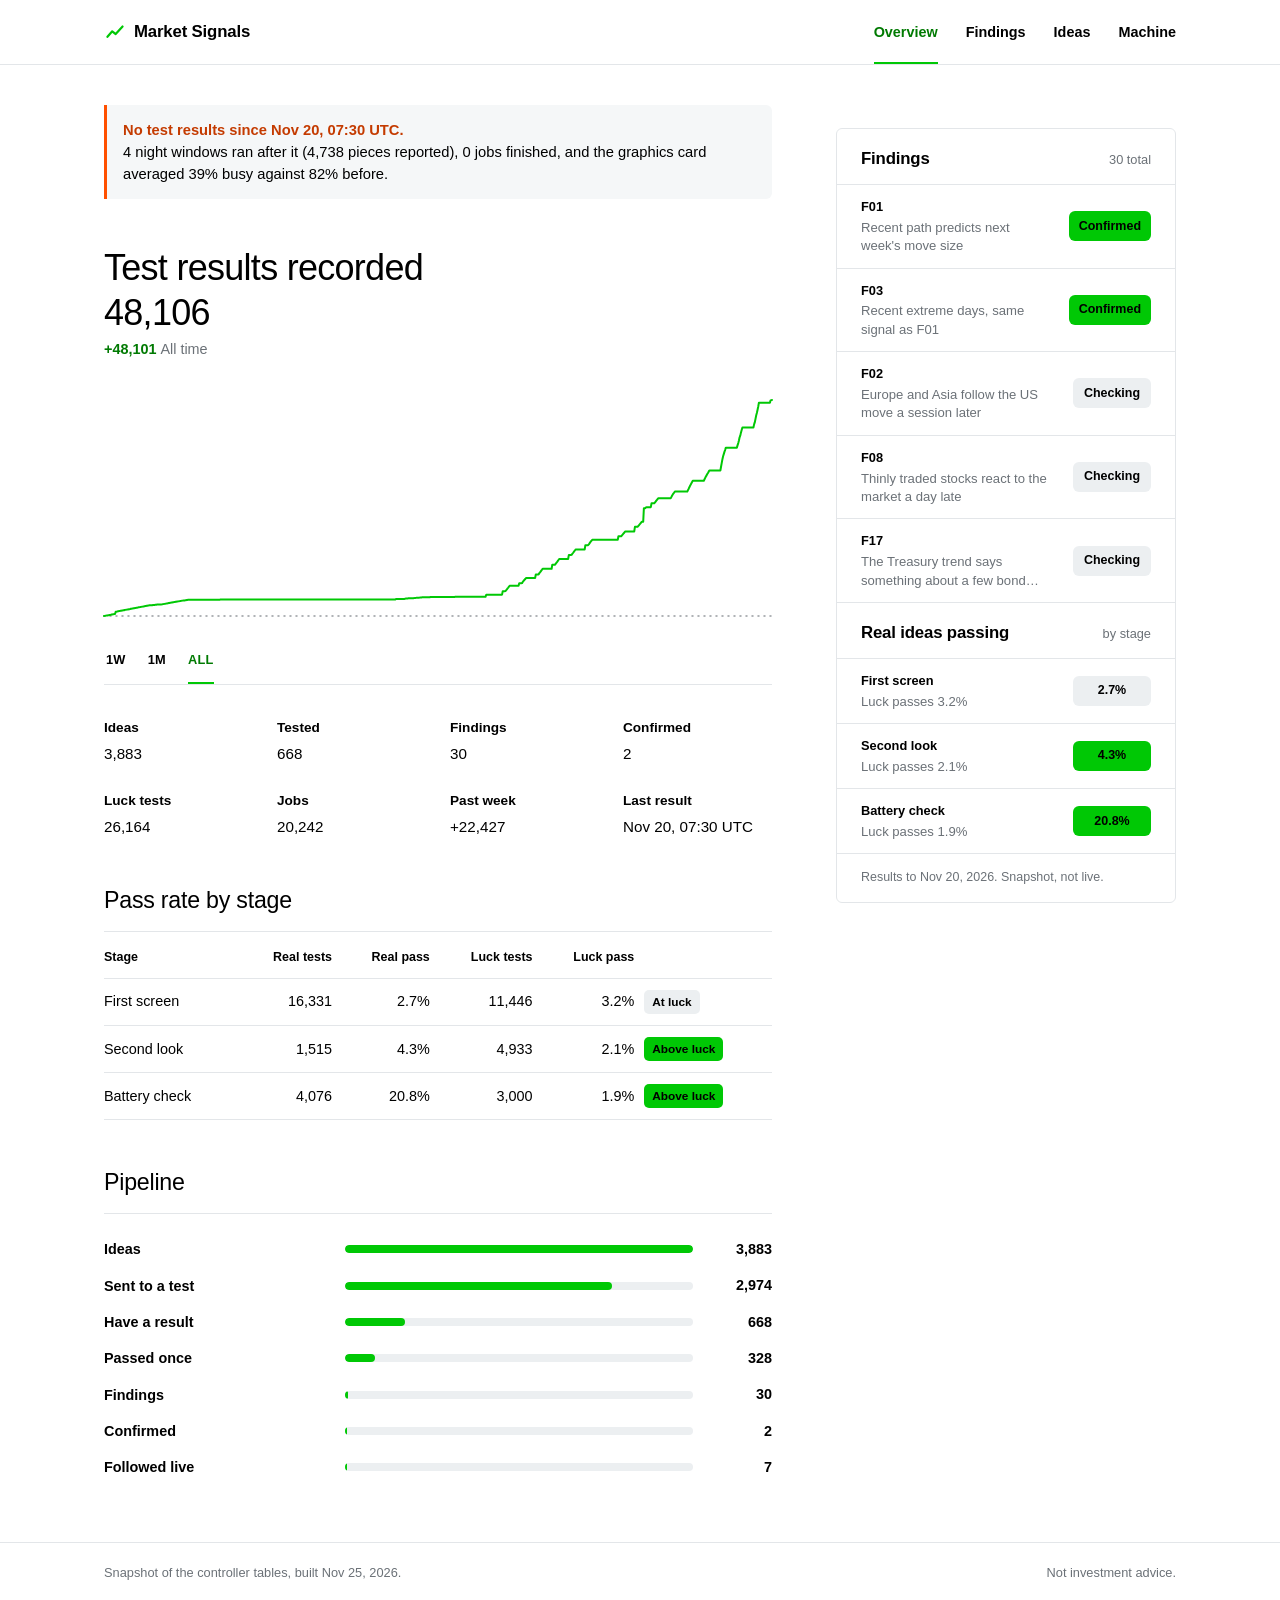
==== commit 5c76f673: "Make the site an internal dashboard Drop the How it works and What's next tabs, the About text and t" ====
--- a/index.html
+++ b/index.html
@@ -4,7 +4,7 @@
 <meta charset="utf-8">
 <meta name="viewport" content="width=device-width, initial-scale=1">
 <title>Market Signals</title>
-<meta name="description" content="Where a research project testing thousands of trading ideas stands: what was tested, what held up, and how much was luck.">
+<meta name="description" content="Market Signals: test results, findings and machine status.">
 <link rel="stylesheet" href="style.css">
 <link rel="icon" href="data:image/svg+xml,%3Csvg xmlns='http://www.w3.org/2000/svg' viewBox='0 0 32 32'%3E%3Crect width='32' height='32' rx='7' fill='%2300c805'/%3E%3Cpath d='M6 22l6-7 5 4 9-10' stroke='black' stroke-width='3' fill='none' stroke-linecap='round' stroke-linejoin='round'/%3E%3C/svg%3E">
 </head>
@@ -12,12 +12,14 @@
 <header class="site">
   <div class="site-inner">
     <a class="brand" href="index.html"><svg viewBox="0 0 32 32" aria-hidden="true"><path d="M5 23l7-8 5 4 10-11" fill="none" stroke="currentColor" stroke-width="3.2" stroke-linecap="round" stroke-linejoin="round"/></svg>Market Signals</a>
-    <nav class="tabs" aria-label="Sections"><div class="tabs-inner"><a href="index.html" aria-current="page">Overview</a><a href="how-it-works.html">How it works</a><a href="findings.html">Findings</a><a href="ideas.html">Ideas</a><a href="machine.html">The machine</a><a href="next.html">What&#x27;s next</a></div></nav>
+    <nav class="tabs" aria-label="Sections"><div class="tabs-inner"><a href="index.html" aria-current="page">Overview</a><a href="findings.html">Findings</a><a href="ideas.html">Ideas</a><a href="machine.html">Machine</a></div></nav>
   </div>
 </header>
 <div class="wrap">
 <main>
 
+<div class="alert" role="alert"><strong>No test results since Nov 20, 07:30 UTC.</strong>
+  4 night windows ran after it (4,738 pieces reported), 0 jobs finished, and the graphics card averaged 39% busy against 82% before.</div>
 <section class="chart-block up big" id="c-results">
   <h1>Test results recorded</h1>
   <div class="q-value" data-v>48,106</div>
@@ -30,28 +32,29 @@
   <div class="ranges" role="group" aria-label="Time range"><button type="button" data-range="7" data-label="Past week" aria-pressed="false">1W</button><button type="button" data-range="30" data-label="Past month" aria-pressed="false">1M</button><button type="button" data-range="0" data-label="All time" aria-pressed="true">ALL</button></div>
   <script type="application/json">{"t":[1791666000,1791669600,1791673200,1791676800,1791680400,1791684000,1791687600,1791691200,1791694800,1791698400,1791702000,1791705600,1791709200,1791712800,1791716400,1791720000,1791723600,1791727200,1791730800,1791734400,1791738000,1791741600,1791745200,1791748800,1791752400,1791756000,1791759600,1791763200,1791766800,1791770400,1791774000,1791777600,1791781200,1791784800,1791788400,1791792000,1791795600,1791799200,1791802800,1791806400,1791810000,1791813600,1791817200,1791820800,1791824400,1791828000,1791831600,1791835200,1791838800,1791842400,1791846000,1791849600,1791853200,1791856800,1791860400,1791864000,1791867600,1791871200,1791874800,1791878400,1791882000,1791885600,1791889200,1791892800,1791896400,1791900000,1791903600,1791907200,1791910800,1791914400,1791918000,1791921600,1791925200,1791928800,1791932400,1791936000,1791939600,1791943200,1791946800,1791950400,1791954000,1791957600,1791961200,1791964800,1791968400,1791972000,1791975600,1791979200,1791982800,1791986400,1791990000,1791993600,1791997200,1792000800,1792004400,1792008000,1792011600,1792015200,1792018800,1792022400,1792026000,1792029600,1792033200,1792036800,1792040400,1792044000,1792047600,1792051200,1792054800,1792058400,1792062000,1792065600,1792069200,1792072800,1792076400,1792080000,1792083600,1792087200,1792090800,1792094400,1792098000,1792101600,1792105200,1792108800,1792112400,1792116000,1792119600,1792123200,1792126800,1792130400,1792134000,1792137600,1792141200,1792144800,1792148400,1792152000,1792155600,1792159200,1792162800,1792166400,1792170000,1792173600,1792177200,1792180800,1792184400,1792188000,1792191600,1792195200,1792198800,1792202400,1792206000,1792209600,1792213200,1792216800,1792220400,1792224000,1792227600,1792231200,1792234800,1792238400,1792242000,1792245600,1792249200,1792252800,1792256400,1792260000,1792263600,1792267200,1792270800,1792274400,1792278000,1792281600,1792285200,1792288800,1792292400,1792296000,1792299600,1792303200,1792306800,1792310400,1792314000,1792317600,1792321200,1792324800,1792328400,1792332000,1792335600,1792339200,1792342800,1792346400,1792350000,1792353600,1792357200,1792360800,1792364400,1792368000,1792371600,1792375200,1792378800,1792382400,1792386000,1792389600,1792393200,1792396800,1792400400,1792404000,1792407600,1792411200,1792414800,1792418400,1792422000,1792425600,1792429200,1792432800,1792436400,1792440000,1792443600,1792447200,1792450800,1792454400,1792458000,1792461600,1792465200,1792468800,1792472400,1792476000,1792479600,1792483200,1792486800,1792490400,1792494000,1792497600,1792501200,1792504800,1792508400,1792512000,1792515600,1792519200,1792522800,1792526400,1792530000,1792533600,1792537200,1792540800,1792544400,1792548000,1792551600,1792555200,1792558800,1792562400,1792566000,1792569600,1792573200,1792576800,1792580400,1792584000,1792587600,1792591200,1792594800,1792598400,1792602000,1792605600,1792609200,1792612800,1792616400,1792620000,1792623600,1792627200,1792630800,1792634400,1792638000,1792641600,1792645200,1792648800,1792652400,1792656000,1792659600,1792663200,1792666800,1792670400,1792674000,1792677600,1792681200,1792684800,1792688400,1792692000,1792695600,1792699200,1792702800,1792706400,1792710000,1792713600,1792717200,1792720800,1792724400,1792728000,1792731600,1792735200,1792738800,1792742400,1792746000,1792749600,1792753200,1792756800,1792760400,1792764000,1792767600,1792771200,1792774800,1792778400,1792782000,1792785600,1792789200,1792792800,1792796400,1792800000,1792803600,1792807200,1792810800,1792814400,1792818000,1792821600,1792825200,1792828800,1792832400,1792836000,1792839600,1792843200,1792846800,1792850400,1792854000,1792857600,1792861200,1792864800,1792868400,1792872000,1792875600,1792879200,1792882800,1792886400,1792890000,1792893600,1792897200,1792900800,1792904400,1792908000,1792911600,1792915200,1792918800,1792922400,1792926000,1792929600,1792933200,1792936800,1792940400,1792944000,1792947600,1792951200,1792954800,1792958400,1792962000,1792965600,1792969200,1792972800,1792976400,1792980000,1792983600,1792987200,1792990800,1792994400,1792998000,1793001600,1793005200,1793008800,1793012400,1793016000,1793019600,1793023200,1793026800,1793030400,1793034000,1793037600,1793041200,1793044800,1793048400,1793052000,1793055600,1793059200,1793062800,1793066400,1793070000,1793073600,1793077200,1793080800,1793084400,1793088000,1793091600,1793095200,1793098800,1793102400,1793106000,1793109600,1793113200,1793116800,1793120400,1793124000,1793127600,1793131200,1793134800,1793138400,1793142000,1793145600,1793149200,1793152800,1793156400,1793160000,1793163600,1793167200,1793170800,1793174400,1793178000,1793181600,1793185200,1793188800,1793192400,1793196000,1793199600,1793203200,1793206800,1793210400,1793214000,1793217600,1793221200,1793224800,1793228400,1793232000,1793235600,1793239200,1793242800,1793246400,1793250000,1793253600,1793257200,1793260800,1793264400,1793268000,1793271600,1793275200,1793278800,1793282400,1793286000,1793289600,1793293200,1793296800,1793300400,1793304000,1793307600,1793311200,1793314800,1793318400,1793322000,1793325600,1793329200,1793332800,1793336400,1793340000,1793343600,1793347200,1793350800,1793354400,1793358000,1793361600,1793365200,1793368800,1793372400,1793376000,1793379600,1793383200,1793386800,1793390400,1793394000,1793397600,1793401200,1793404800,1793408400,1793412000,1793415600,1793419200,1793422800,1793426400,1793430000,1793433600,1793437200,1793440800,1793444400,1793448000,1793451600,1793455200,1793458800,1793462400,1793466000,1793469600,1793473200,1793476800,1793480400,1793484000,1793487600,1793491200,1793494800,1793498400,1793502000,1793505600,1793509200,1793512800,1793516400,1793520000,1793523600,1793527200,1793530800,1793534400,1793538000,1793541600,1793545200,1793548800,1793552400,1793556000,1793559600,1793563200,1793566800,1793570400,1793574000,1793577600,1793581200,1793584800,1793588400,1793592000,1793595600,1793599200,1793602800,1793606400,1793610000,1793613600,1793617200,1793620800,1793624400,1793628000,1793631600,1793635200,1793638800,1793642400,1793646000,1793649600,1793653200,1793656800,1793660400,1793664000,1793667600,1793671200,1793674800,1793678400,1793682000,1793685600,1793689200,1793692800,1793696400,1793700000,1793703600,1793707200,1793710800,1793714400,1793718000,1793721600,1793725200,1793728800,1793732400,1793736000,1793739600,1793743200,1793746800,1793750400,1793754000,1793757600,1793761200,1793764800,1793768400,1793772000,1793775600,1793779200,1793782800,1793786400,1793790000,1793793600,1793797200,1793800800,1793804400,1793808000,1793811600,1793815200,1793818800,1793822400,1793826000,1793829600,1793833200,1793836800,1793840400,1793844000,1793847600,1793851200,1793854800,1793858400,1793862000,1793865600,1793869200,1793872800,1793876400,1793880000,1793883600,1793887200,1793890800,1793894400,1793898000,1793901600,1793905200,1793908800,1793912400,1793916000,1793919600,1793923200,1793926800,1793930400,1793934000,1793937600,1793941200,1793944800,1793948400,1793952000,1793955600,1793959200,1793962800,1793966400,1793970000,1793973600,1793977200,1793980800,1793984400,1793988000,1793991600,1793995200,1793998800,1794002400,1794006000,1794009600,1794013200,1794016800,1794020400,1794024000,1794027600,1794031200,1794034800,1794038400,1794042000,1794045600,1794049200,1794052800,1794056400,1794060000,1794063600,1794067200,1794070800,1794074400,1794078000,1794081600,1794085200,1794088800,1794092400,1794096000,1794099600,1794103200,1794106800,1794110400,1794114000,1794117600,1794121200,1794124800,1794128400,1794132000,1794135600,1794139200,1794142800,1794146400,1794150000,1794153600,1794157200,1794160800,1794164400,1794168000,1794171600,1794175200,1794178800,1794182400,1794186000,1794189600,1794193200,1794196800,1794200400,1794204000,1794207600,1794211200,1794214800,1794218400,1794222000,1794225600,1794229200,1794232800,1794236400,1794240000,1794243600,1794247200,1794250800,1794254400,1794258000,1794261600,1794265200,1794268800,1794272400,1794276000,1794279600,1794283200,1794286800,1794290400,1794294000,1794297600,1794301200,1794304800,1794308400,1794312000,1794315600,1794319200,1794322800,1794326400,1794330000,1794333600,1794337200,1794340800,1794344400,1794348000,1794351600,1794355200,1794358800,1794362400,1794366000,1794369600,1794373200,1794376800,1794380400,1794384000,1794387600,1794391200,1794394800,1794398400,1794402000,1794405600,1794409200,1794412800,1794416400,1794420000,1794423600,1794427200,1794430800,1794434400,1794438000,1794441600,1794445200,1794448800,1794452400,1794456000,1794459600,1794463200,1794466800,1794470400,1794474000,1794477600,1794481200,1794484800,1794488400,1794492000,1794495600,1794499200,1794502800,1794506400,1794510000,1794513600,1794517200,1794520800,1794524400,1794528000,1794531600,1794535200,1794538800,1794542400,1794546000,1794549600,1794553200,1794556800,1794560400,1794564000,1794567600,1794571200,1794574800,1794578400,1794582000,1794585600,1794589200,1794592800,1794596400,1794600000,1794603600,1794607200,1794610800,1794614400,1794618000,1794621600,1794625200,1794628800,1794632400,1794636000,1794639600,1794643200,1794646800,1794650400,1794654000,1794657600,1794661200,1794664800,1794668400,1794672000,1794675600,1794679200,1794682800,1794686400,1794690000,1794693600,1794697200,1794700800,1794704400,1794708000,1794711600,1794715200,1794718800,1794722400,1794726000,1794729600,1794733200,1794736800,1794740400,1794744000,1794747600,1794751200,1794754800,1794758400,1794762000,1794765600,1794769200,1794772800,1794776400,1794780000,1794783600,1794787200,1794790800,1794794400,1794798000,1794801600,1794805200,1794808800,1794812400,1794816000,1794819600,1794823200,1794826800,1794830400,1794834000,1794837600,1794841200,1794844800,1794848400,1794852000,1794855600,1794859200,1794862800,1794866400,1794870000,1794873600,1794877200,1794880800,1794884400,1794888000,1794891600,1794895200,1794898800,1794902400,1794906000,1794909600,1794913200,1794916800,1794920400,1794924000,1794927600,1794931200,1794934800,1794938400,1794942000,1794945600,1794949200,1794952800,1794956400,1794960000,1794963600,1794967200,1794970800,1794974400,1794978000,1794981600,1794985200,1794988800,1794992400,1794996000,1794999600,1795003200,1795006800,1795010400,1795014000,1795017600,1795021200,1795024800,1795028400,1795032000,1795035600,1795039200,1795042800,1795046400,1795050000,1795053600,1795057200,1795060800,1795064400,1795068000,1795071600,1795075200,1795078800,1795082400,1795086000,1795089600,1795093200,1795096800,1795100400,1795104000,1795107600,1795111200,1795114800,1795118400,1795122000,1795125600,1795129200,1795132800,1795136400,1795140000,1795143600,1795147200,1795150800,1795154400,1795158000],"v":[5,20,50,80,110,140,170,195,225,255,285,315,345,370,395,420,445,945,975,1005,1035,1065,1095,1125,1155,1184,1209,1239,1269,1299,1329,1359,1389,1419,1449,1479,1508,1538,1568,1598,1628,1658,1688,1713,1743,1768,1798,1828,1858,1888,1918,1948,1978,2003,2033,2063,2093,2123,2153,2183,2213,2243,2273,2303,2333,2363,2388,2388,2398,2398,2408,2433,2433,2448,2478,2503,2528,2543,2543,2543,2543,2543,2543,2573,2597,2627,2652,2677,2702,2732,2762,2792,2822,2852,2881,2911,2941,2961,2991,3020,3050,3080,3108,3138,3168,3192,3217,3246,3266,3291,3321,3351,3376,3395,3425,3449,3469,3483,3513,3537,3562,3582,3606,3636,3651,3651,3651,3651,3651,3651,3651,3651,3651,3651,3651,3651,3651,3651,3651,3651,3651,3651,3651,3651,3651,3651,3651,3651,3651,3651,3651,3651,3651,3651,3651,3651,3651,3651,3651,3651,3651,3651,3651,3651,3651,3651,3651,3651,3651,3676,3676,3676,3676,3676,3676,3676,3676,3676,3676,3676,3676,3676,3676,3676,3676,3676,3676,3676,3676,3676,3676,3676,3676,3676,3676,3676,3676,3676,3676,3676,3676,3676,3676,3676,3676,3676,3676,3676,3676,3676,3676,3676,3676,3676,3676,3676,3676,3676,3676,3676,3676,3676,3676,3676,3676,3676,3676,3676,3676,3676,3676,3676,3676,3676,3676,3676,3676,3676,3676,3676,3676,3676,3676,3676,3676,3676,3676,3676,3676,3676,3676,3676,3676,3676,3676,3676,3676,3676,3676,3676,3676,3676,3676,3676,3676,3676,3676,3676,3676,3676,3676,3676,3676,3676,3676,3676,3676,3676,3676,3676,3676,3676,3676,3676,3676,3676,3676,3676,3676,3676,3676,3676,3676,3676,3676,3676,3676,3676,3676,3676,3676,3676,3676,3676,3676,3676,3676,3676,3676,3676,3676,3676,3676,3676,3676,3676,3676,3676,3676,3676,3676,3676,3676,3676,3676,3676,3676,3676,3676,3676,3676,3676,3676,3676,3676,3676,3676,3676,3676,3676,3676,3676,3676,3676,3676,3676,3676,3676,3676,3676,3676,3676,3676,3676,3676,3676,3676,3676,3676,3676,3676,3676,3676,3676,3676,3676,3676,3676,3676,3676,3676,3676,3676,3676,3676,3676,3676,3676,3676,3676,3676,3676,3676,3676,3676,3676,3676,3676,3676,3676,3676,3676,3676,3676,3676,3676,3676,3676,3676,3676,3676,3676,3676,3676,3676,3676,3676,3676,3676,3676,3676,3676,3676,3676,3676,3676,3676,3676,3676,3676,3676,3676,3676,3676,3806,3806,3806,3806,3806,3806,3806,3806,3806,3806,3806,3806,3808,3822,3884,3895,3910,3918,3927,3927,3927,3927,3927,3927,3927,3940,3987,3987,4007,4040,4056,4062,4078,4093,4105,4112,4128,4149,4163,4163,4163,4163,4163,4163,4163,4163,4163,4163,4163,4163,4216,4216,4216,4216,4216,4216,4216,4216,4216,4216,4216,4216,4251,4251,4251,4251,4251,4251,4251,4251,4251,4251,4251,4251,4251,4251,4251,4251,4251,4251,4251,4251,4251,4251,4251,4251,4271,4275,4275,4275,4275,4275,4275,4275,4275,4275,4275,4275,4275,4275,4275,4275,4275,4275,4275,4275,4275,4275,4275,4275,4275,4279,4279,4279,4279,4279,4279,4279,4279,4279,4279,4279,4279,4279,4279,4279,4279,4279,4279,4279,4279,4740,4740,4740,4740,4740,4740,4740,4740,4740,4740,4740,4740,4740,4757,4757,4757,4757,4757,4757,4757,4757,4757,4757,4757,5543,5543,5543,5543,5553,5748,5943,6142,6336,6534,6728,6728,6728,6728,6728,6728,6728,6728,6728,6728,6728,6728,6728,6728,7303,7303,7303,7303,7318,7564,7776,7956,8127,8301,8469,8469,8469,8469,8469,8469,8469,8469,8469,8469,8469,8469,8469,8469,9255,9255,9255,9255,9255,9489,9702,9904,10112,10320,10526,10526,10526,10526,10526,10526,10526,10526,10526,10526,10526,10526,10526,10526,11430,11430,11430,11430,11450,11657,11859,12063,12269,12483,12687,12687,12687,12687,12687,12687,12687,12687,12687,12687,12687,12687,12687,12687,13613,13613,13613,13613,13623,13831,14036,14248,14441,14646,14849,14849,14849,14849,14849,14849,14849,14849,14849,14849,14849,14849,14849,14849,15765,15765,15765,15765,15775,15969,16178,16377,16587,16783,16977,16977,16977,16977,16977,16977,16977,16977,16977,16977,16977,16977,16977,16977,16977,16977,16977,16977,16977,16977,16977,16977,16977,16977,16977,16977,16977,16977,16977,16977,16977,16977,16977,16977,16977,16977,16977,16977,17770,17770,17770,17770,17775,17945,18115,18305,18474,18665,18845,18845,18845,18845,18845,18845,18845,18845,18845,18845,18845,18845,18845,18845,19858,19858,19858,19858,19878,20078,20252,20455,20629,20821,20995,20995,20995,23995,23995,23995,24176,24254,24254,24254,24254,24254,24254,24254,25094,25094,25094,25094,25094,25286,25483,25679,25862,26054,26241,26241,26241,26241,26241,26241,26241,26245,26249,26249,26249,26249,26249,26249,26249,26249,26249,26249,26249,26552,26824,27079,27297,27510,27720,27720,27720,27720,27720,27720,27720,27720,27720,27720,27720,27720,27720,27720,27720,27720,27720,27720,27720,28036,28360,28676,29000,29299,29587,29855,30123,30123,30123,30123,30123,30123,30123,30123,30123,30123,30123,30123,30123,30123,30123,30123,30123,30442,30762,31054,31312,31629,31860,32143,32385,32386,32386,32386,32386,32386,32386,32386,32386,32386,32386,32386,32386,32386,32386,32386,32386,33252,34053,34925,35583,36066,36609,37011,37495,37495,37495,37495,37495,37495,37495,37495,37495,37495,37495,37495,37495,37495,37495,37495,37495,38069,38513,39075,39792,40234,40886,41414,41999,41999,41999,41999,41999,41999,41999,41999,41999,41999,41999,41999,41999,41999,41999,41999,41999,42694,43102,43915,44669,45207,45954,46657,47513,47514,47514,47514,47514,47514,47514,47514,47514,47514,47514,47514,47514,47514,47514,47514,47514,48032,48080,48106],"k":"int","g":"hour"}</script>
 </section>
-<dl class="stats"><div><dt>Ideas written</dt><dd>3,883</dd></div><div><dt>Ideas tested</dt><dd>668</dd></div><div><dt>Findings</dt><dd>30</dd></div><div><dt>Confirmed</dt><dd>2</dd></div><div><dt>Luck tests</dt><dd>26,164</dd></div><div><dt>Jobs run</dt><dd>20,242</dd></div><div><dt>Past week</dt><dd>+22,427 results</dd></div><div><dt>Last result</dt><dd>Nov 20, 07:30 UTC</dd></div></dl>
-<section>
-  <h2>About</h2>
-  <p>A small team is testing ideas about the stock market on years of price data. Every test is also run on shuffled data, so we know how often a meaningless idea would pass by chance. Only ideas that clear several checks in a row, and then hold up on years they were never tuned on, count as confirmed.</p>
+<dl class="stats"><div><dt>Ideas</dt><dd>3,883</dd></div><div><dt>Tested</dt><dd>668</dd></div><div><dt>Findings</dt><dd>30</dd></div><div><dt>Confirmed</dt><dd>2</dd></div><div><dt>Luck tests</dt><dd>26,164</dd></div><div><dt>Jobs</dt><dd>20,242</dd></div><div><dt>Past week</dt><dd>+22,427</dd></div><div><dt>Last result</dt><dd>Nov 20, 07:30 UTC</dd></div></dl>
+<section id="stages">
+  <h2>Pass rate by stage</h2>
+  <div class="tbl-wrap"><table class="tbl"><thead><tr><th>Stage</th><th class=num>Real tests</th><th class=num>Real pass</th><th class=num>Luck tests</th><th class=num>Luck pass</th><th></th></tr></thead><tbody><tr><td>First screen</td><td class=num>16,331</td><td class=num>2.7%</td><td class=num>11,446</td><td class=num>3.2%</td><td><span class="pill flat sm">At luck</span></td></tr><tr><td>Second look</td><td class=num>1,515</td><td class=num>4.3%</td><td class=num>4,933</td><td class=num>2.1%</td><td><span class="pill up sm">Above luck</span></td></tr><tr><td>Battery check</td><td class=num>4,076</td><td class=num>20.8%</td><td class=num>3,000</td><td class=num>1.9%</td><td><span class="pill up sm">Above luck</span></td></tr></tbody></table></div>
 </section>
-<section>
-  <h2>Where things stand</h2>
-  <div class="news">
-    <a class="item" href="how-it-works.html"><span class="kicker">How it works</span><span class="headline">Most first-round passes are luck</span><span class="text">At the first screen, real ideas pass 2.7% of the time and luck-only tests 3.2%. Only ideas that clear several stages count.</span></a>
-    <a class="item" href="findings.html"><span class="kicker">Findings</span><span class="headline">One signal has held up on new data</span><span class="text">A stock's recent path predicts how much it will move next week. Not which way, just how much. It isn't traded yet.</span></a>
-    <a class="item" href="ideas.html"><span class="kicker">Ideas</span><span class="headline">Ideas mostly come from AI and older lists</span><span class="text">3,883 ideas so far. 888 are still waiting to be looked at.</span></a>
-    <a class="item" href="machine.html"><span class="kicker">The machine</span><span class="headline">It runs overnight on one PC</span><span class="text">20,242 jobs and 48,106 test results since Oct 10, on a home PC's graphics card.</span></a>
-    <a class="item" href="next.html"><span class="kicker">What's next</span><span class="headline">Trading costs and more computers</span><span class="text">Checking whether the signal survives costs, connecting more machines, and putting people's requests first.</span></a>
-  </div>
+<section id="pipeline">
+  <h2>Pipeline</h2>
+  <div class="bars up">
+<div class="bar"><span class="bar-label">Ideas</span><span class="bar-track"><span class="bar-fill" style="width:100.00%"></span></span><span class="bar-value">3,883</span></div>
+<div class="bar"><span class="bar-label">Sent to a test</span><span class="bar-track"><span class="bar-fill" style="width:76.59%"></span></span><span class="bar-value">2,974</span></div>
+<div class="bar"><span class="bar-label">Have a result</span><span class="bar-track"><span class="bar-fill" style="width:17.20%"></span></span><span class="bar-value">668</span></div>
+<div class="bar"><span class="bar-label">Passed once</span><span class="bar-track"><span class="bar-fill" style="width:8.45%"></span></span><span class="bar-value">328</span></div>
+<div class="bar"><span class="bar-label">Findings</span><span class="bar-track"><span class="bar-fill" style="width:0.77%"></span></span><span class="bar-value">30</span></div>
+<div class="bar"><span class="bar-label">Confirmed</span><span class="bar-track"><span class="bar-fill" style="width:0.60%"></span></span><span class="bar-value">2</span></div>
+<div class="bar"><span class="bar-label">Followed live</span><span class="bar-track"><span class="bar-fill" style="width:0.60%"></span></span><span class="bar-value">7</span></div>
+</div>
 </section>
-<p class="next-link"><a href="how-it-works.html">Next: How it works <span aria-hidden="true">→</span></a></p>
 </main>
-<aside class="side"><div class="card"><div class="card-head"><h2>Findings</h2><span>30 total</span></div><div class="card-list"><a class="wrow" href="findings.html"><span class="w-main"><span class="w-id">F01</span><span class="w-title">Recent path predicts next week&#x27;s move size</span></span><span class="pill up">Confirmed</span></a><a class="wrow" href="findings.html"><span class="w-main"><span class="w-id">F03</span><span class="w-title">Recent extreme days, same signal as F01</span></span><span class="pill up">Confirmed</span></a><a class="wrow" href="findings.html"><span class="w-main"><span class="w-id">F02</span><span class="w-title">Europe and Asia follow the US move a session later</span></span><span class="pill flat">Checking</span></a><a class="wrow" href="findings.html"><span class="w-main"><span class="w-id">F08</span><span class="w-title">Thinly traded stocks react to the market a day late</span></span><span class="pill flat">Checking</span></a><a class="wrow" href="findings.html"><span class="w-main"><span class="w-id">F17</span><span class="w-title">The Treasury trend says something about a few bond funds</span></span><span class="pill flat">Checking</span></a></div><div class="card-head"><h2>Real ideas passing</h2><span>by stage</span></div><div class="card-list"><a class="wrow" href="how-it-works.html"><span class="w-main"><span class="w-id">First screen</span><span class="w-title">Luck passes 3.2%</span></span><span class="pill flat">2.7%</span></a><a class="wrow" href="how-it-works.html"><span class="w-main"><span class="w-id">Second look</span><span class="w-title">Luck passes 2.1%</span></span><span class="pill up">4.3%</span></a><a class="wrow" href="how-it-works.html"><span class="w-main"><span class="w-id">Battery check</span><span class="w-title">Luck passes 1.9%</span></span><span class="pill up">20.8%</span></a></div><p class="card-foot">Results to Nov 20, 2026. Snapshot, not live.</p></div></aside>
+<aside class="side"><div class="card"><div class="card-head"><h2>Findings</h2><span>30 total</span></div><div class="card-list"><a class="wrow" href="findings.html"><span class="w-main"><span class="w-id">F01</span><span class="w-title">Recent path predicts next week&#x27;s move size</span></span><span class="pill up">Confirmed</span></a><a class="wrow" href="findings.html"><span class="w-main"><span class="w-id">F03</span><span class="w-title">Recent extreme days, same signal as F01</span></span><span class="pill up">Confirmed</span></a><a class="wrow" href="findings.html"><span class="w-main"><span class="w-id">F02</span><span class="w-title">Europe and Asia follow the US move a session later</span></span><span class="pill flat">Checking</span></a><a class="wrow" href="findings.html"><span class="w-main"><span class="w-id">F08</span><span class="w-title">Thinly traded stocks react to the market a day late</span></span><span class="pill flat">Checking</span></a><a class="wrow" href="findings.html"><span class="w-main"><span class="w-id">F17</span><span class="w-title">The Treasury trend says something about a few bond funds</span></span><span class="pill flat">Checking</span></a></div><div class="card-head"><h2>Real ideas passing</h2><span>by stage</span></div><div class="card-list"><a class="wrow" href="index.html#stages"><span class="w-main"><span class="w-id">First screen</span><span class="w-title">Luck passes 3.2%</span></span><span class="pill flat">2.7%</span></a><a class="wrow" href="index.html#stages"><span class="w-main"><span class="w-id">Second look</span><span class="w-title">Luck passes 2.1%</span></span><span class="pill up">4.3%</span></a><a class="wrow" href="index.html#stages"><span class="w-main"><span class="w-id">Battery check</span><span class="w-title">Luck passes 1.9%</span></span><span class="pill up">20.8%</span></a></div><p class="card-foot">Results to Nov 20, 2026. Snapshot, not live.</p></div></aside>
 </div>
 <footer class="site-foot"><div class="site-inner">
-  <span>Updated Nov 25, 2026 from the project's research tables. A snapshot, not live.</span>
-  <span>Not investment advice. Nothing here is traded.</span>
+  <span>Snapshot of the controller tables, built Nov 25, 2026.</span>
+  <span>Not investment advice.</span>
 </div></footer>
 <script>(function(){
 var NF=new Intl.NumberFormat('en-US');
--- a/style.css
+++ b/style.css
@@ -122,6 +122,14 @@
 .card-list .pill { min-width: 78px; height: 30px; font-size: 0.78rem; }
 .card-foot { margin: 0; padding: 14px 24px; border-top: 1px solid var(--rule); color: var(--muted); font-size: 0.78rem; }
 
+.alert { border-left: 3px solid var(--red); background: var(--hover); padding: 14px 16px; border-radius: 0 6px 6px 0; margin: 0 0 32px; font-size: 0.92rem; line-height: 1.5; }
+.alert strong { color: var(--red-ink); display: block; }
+.tbl-wrap { overflow-x: auto; margin-top: 4px; }
+.tbl { width: 100%; border-collapse: collapse; font-size: 0.9rem; font-variant-numeric: tabular-nums; }
+.tbl th { text-align: left; font-size: 0.78rem; font-weight: 700; padding: 12px 10px 10px 0; border-bottom: 1px solid var(--rule); white-space: nowrap; }
+.tbl td { padding: 11px 10px 11px 0; border-bottom: 1px solid var(--rule); white-space: nowrap; }
+.tbl .num { text-align: right; }
+.pill.sm { min-width: 0; height: 24px; font-size: 0.74rem; padding: 0 8px; border-radius: 5px; }
 .next-link { margin-top: 56px; }
 .next-link a { display: inline-flex; align-items: center; gap: 6px; height: 44px; padding: 0 24px; border-radius: 999px; background: var(--green); color: #000; text-decoration: none; font-weight: 700; font-size: 0.9rem; }
 .next-link a:hover { filter: brightness(1.08); }
